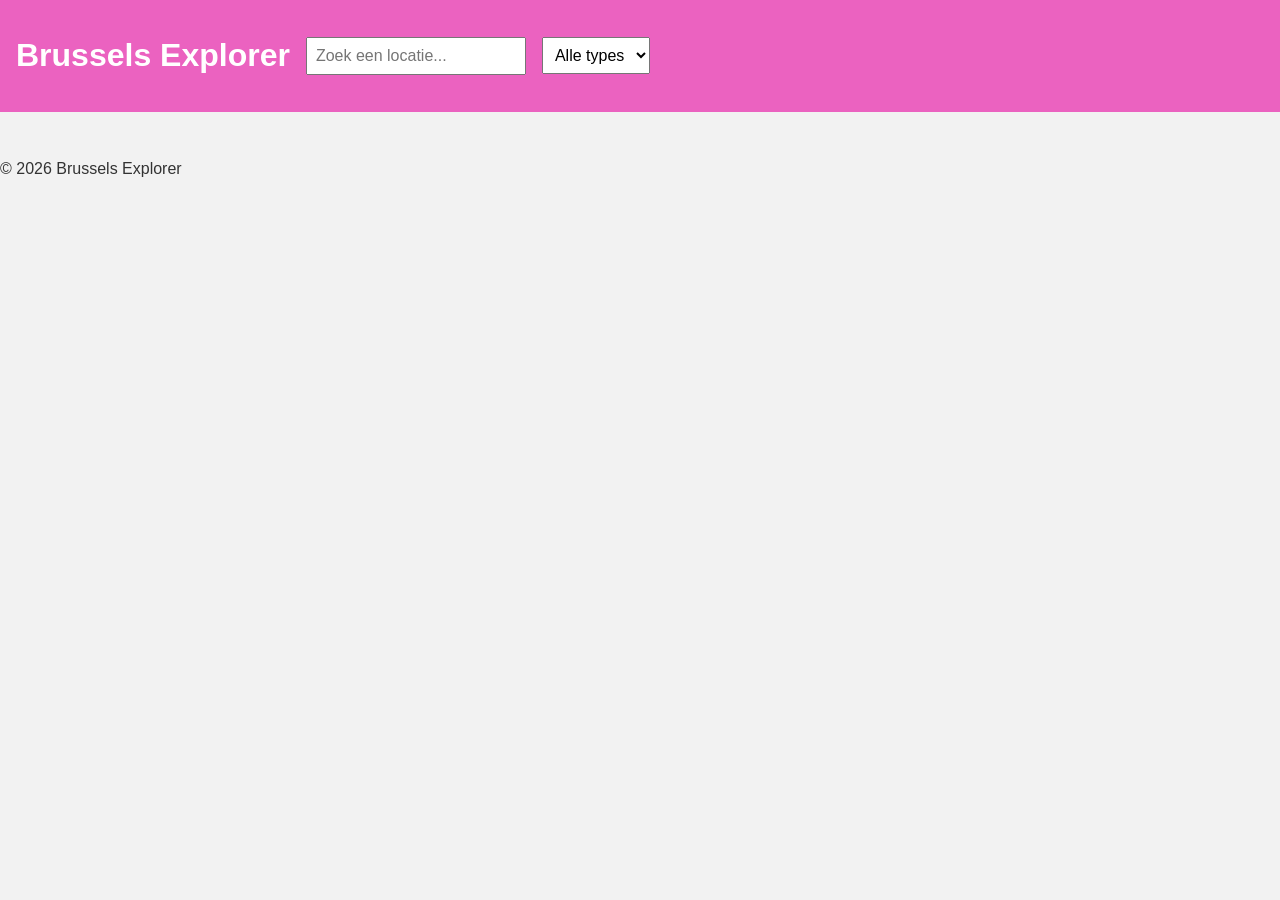
==== index.html @ 0f3bda81 "new update" ====
<!DOCTYPE html>
<html lang="nl">
<head>
    <meta charset="UTF-8">
    <meta name="viewport" content="width=device-width, initial-scale=1.0">
    <title>Brussels Explorer - Ontdek Brussel</title>
    <link rel="stylesheet" href="style.css">
</head>
<body>
    <header>
        <h1>Brussels Explorer</h1>
        <input type="text" id="searchInput" placeholder="Zoek een locatie...">
        <select id="filterType">
            <option value="all">Alle types</option>
        </select>
    </header>
    <main>
        <section id="locationsContainer" class="locations-grid"></section>
    </main>
    <footer>
        <p>&copy; 2026 Brussels Explorer</p>
    </footer>
    <script src="script.js"></script>
</body>
</html>
---- style.css ----
/* Basis styling */
body {
    font-family: Arial, sans-serif;
    margin: 0;
    padding: 0;
    background: #f2f2f2;
    color: #333;
}

header {
    background-color: #eb62c0;
    color: #fff;
    padding: 1rem;
    display: flex;
    flex-wrap: wrap;
    align-items: center;
    gap: 1rem;
}

header input, header select {
    padding: 0.5rem;
    font-size: 1rem;
}

.locations-grid {
    display: grid;
    grid-template-columns: repeat(auto-fit, minmax(250px, 1fr));
    gap: 1rem;
    padding: 1rem;
}

.location-card {
    background: #fff;
    border-radius: 8px;
    padding: 1rem;
    box-shadow: 0 0 5px rgba(0,0,0,0.1);
    display: flex;
    flex-direction: column;
}

.location-card h3 {
    margin-top: 0;
}

.location-card button {
    margin-top: auto;
    padding: 0.5rem;
    background-color: #003366;
    color: #fff;
    border: none;
    border-radius: 4px;
    cursor: pointer;
}

.location-card button:hover {
    background-color: #0055a5;
}
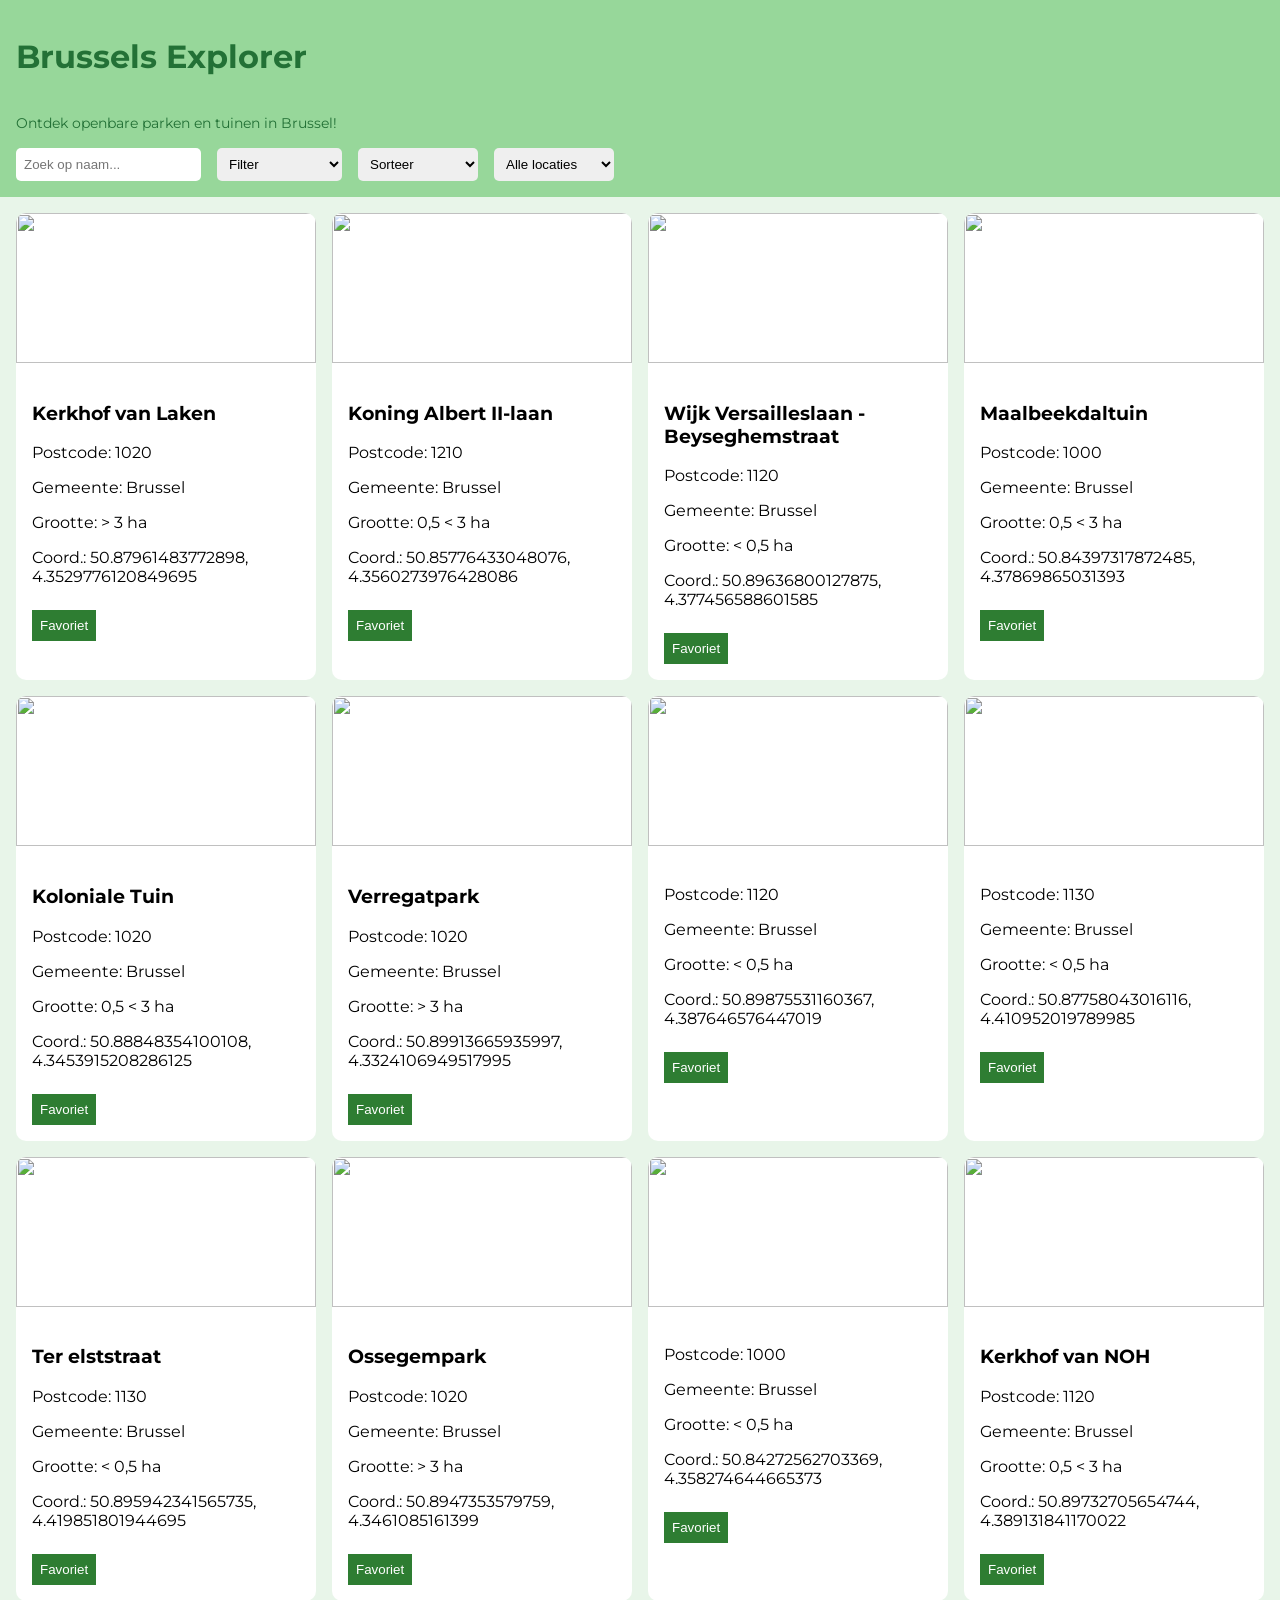
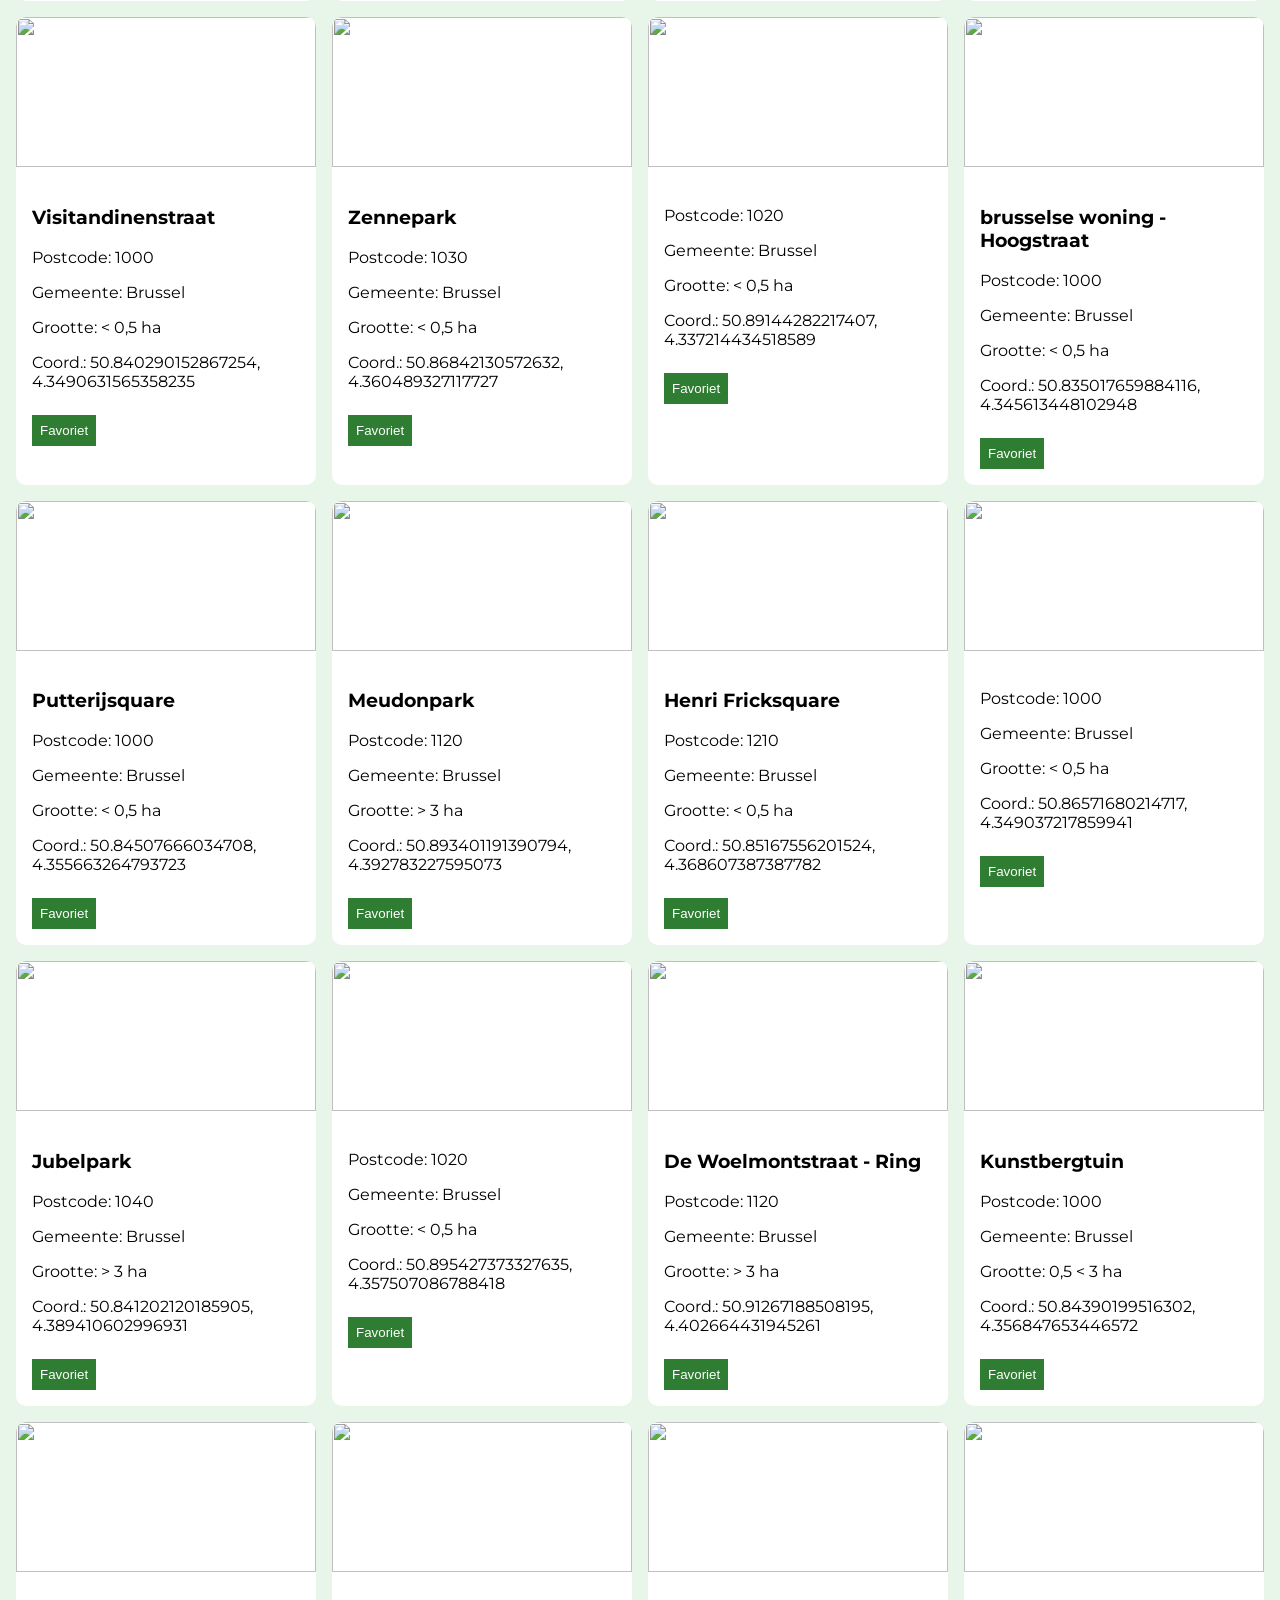
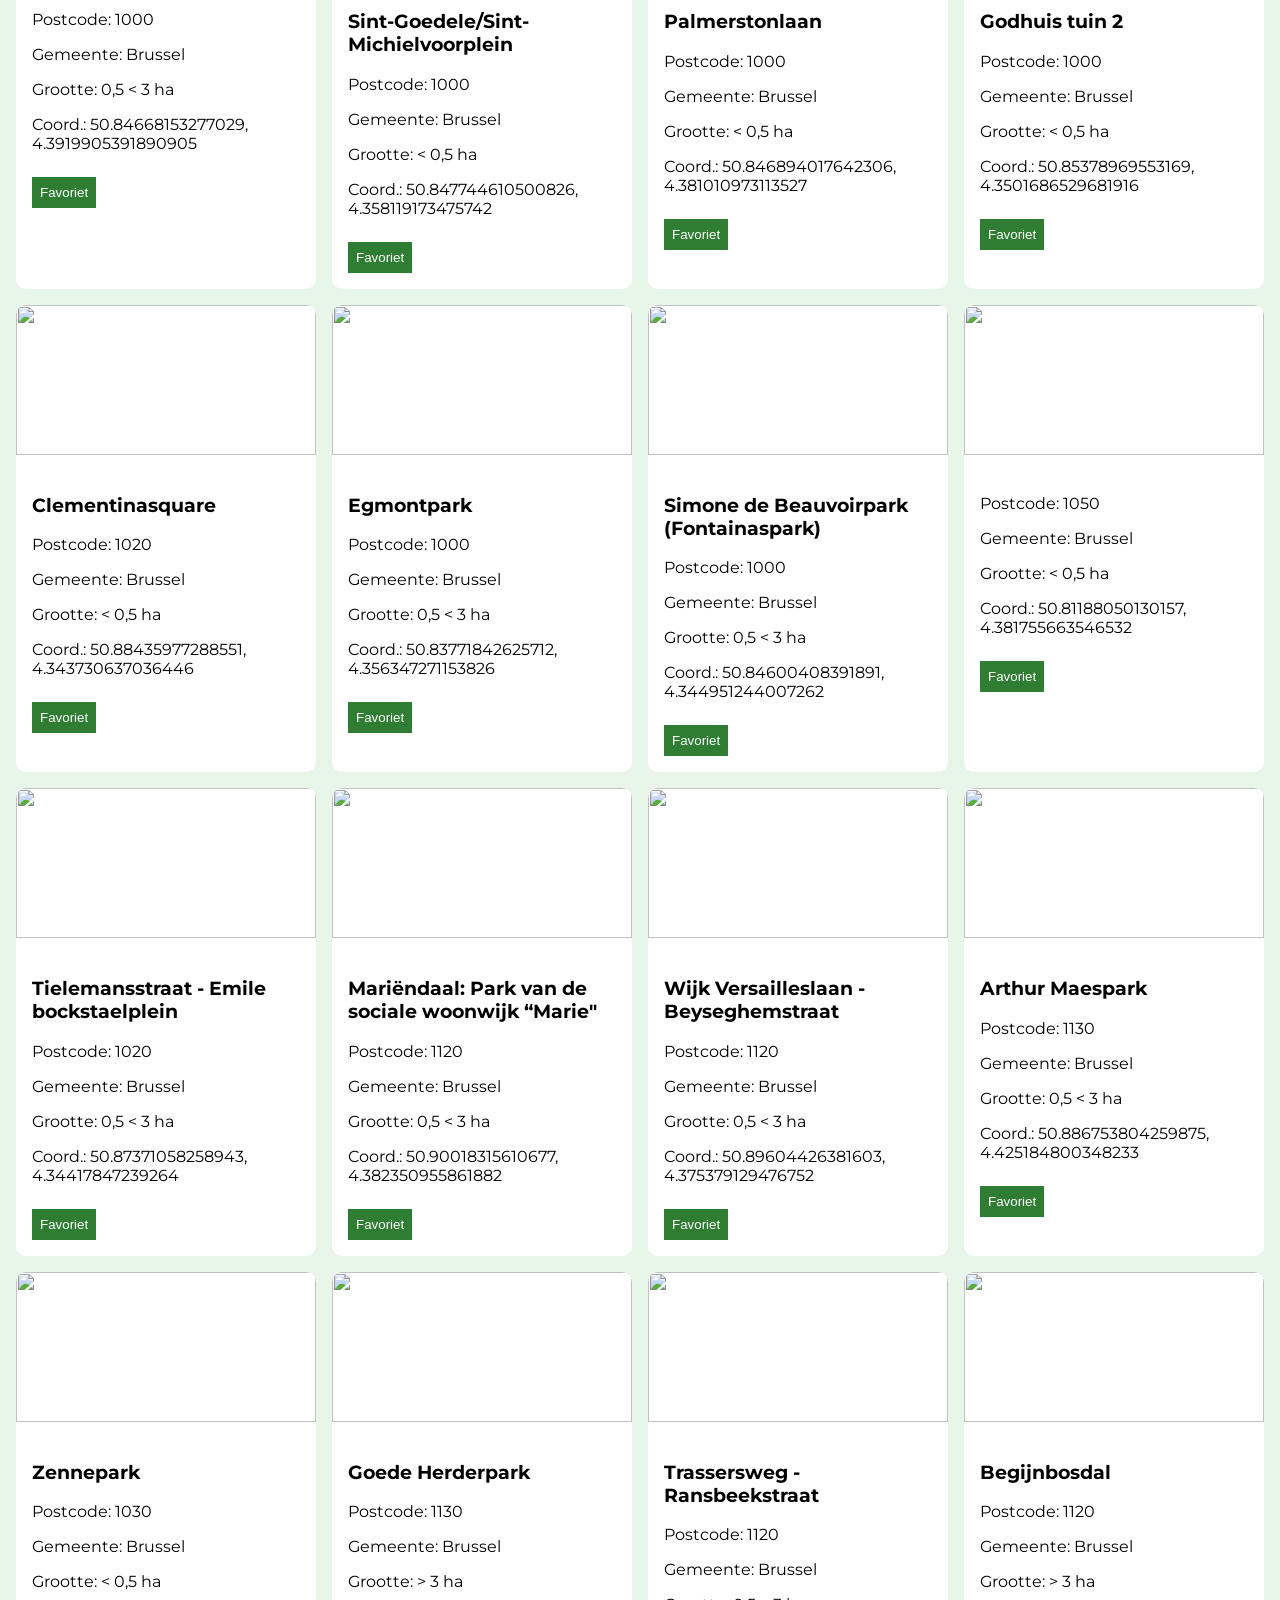
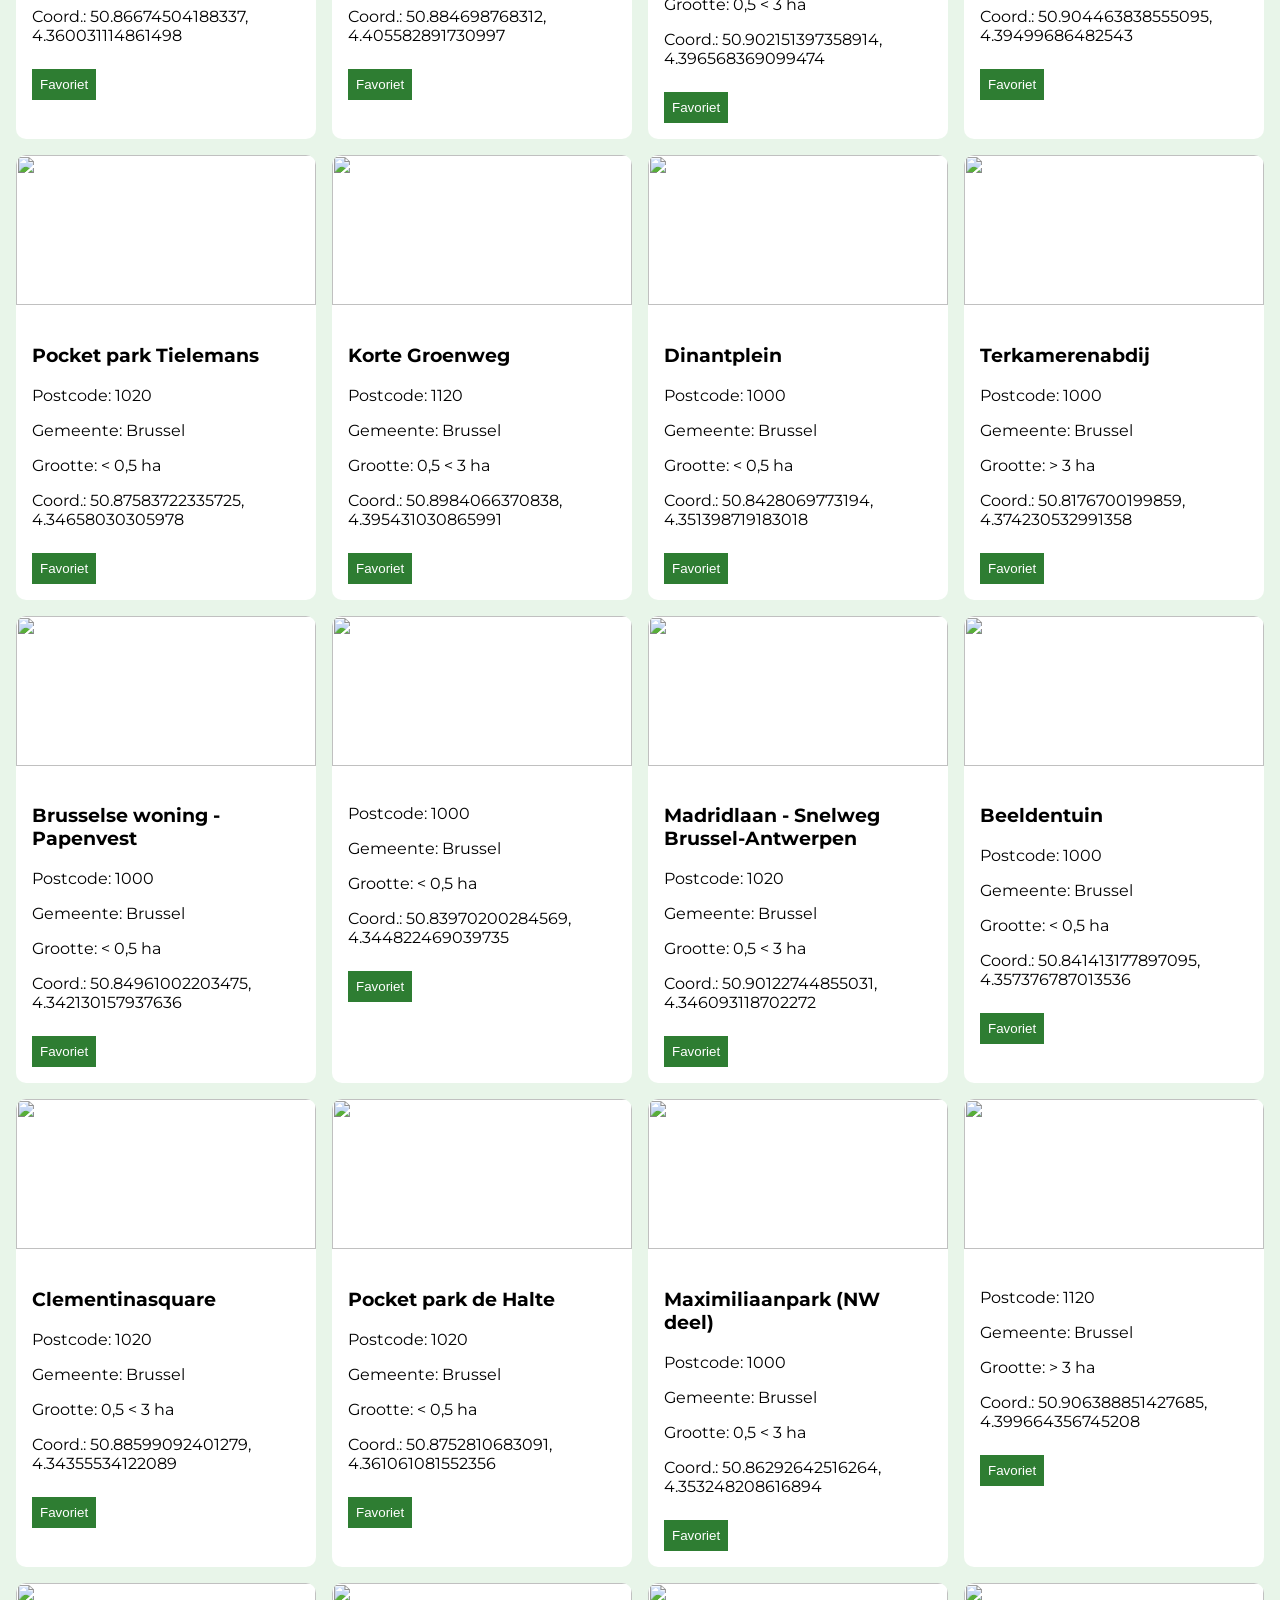
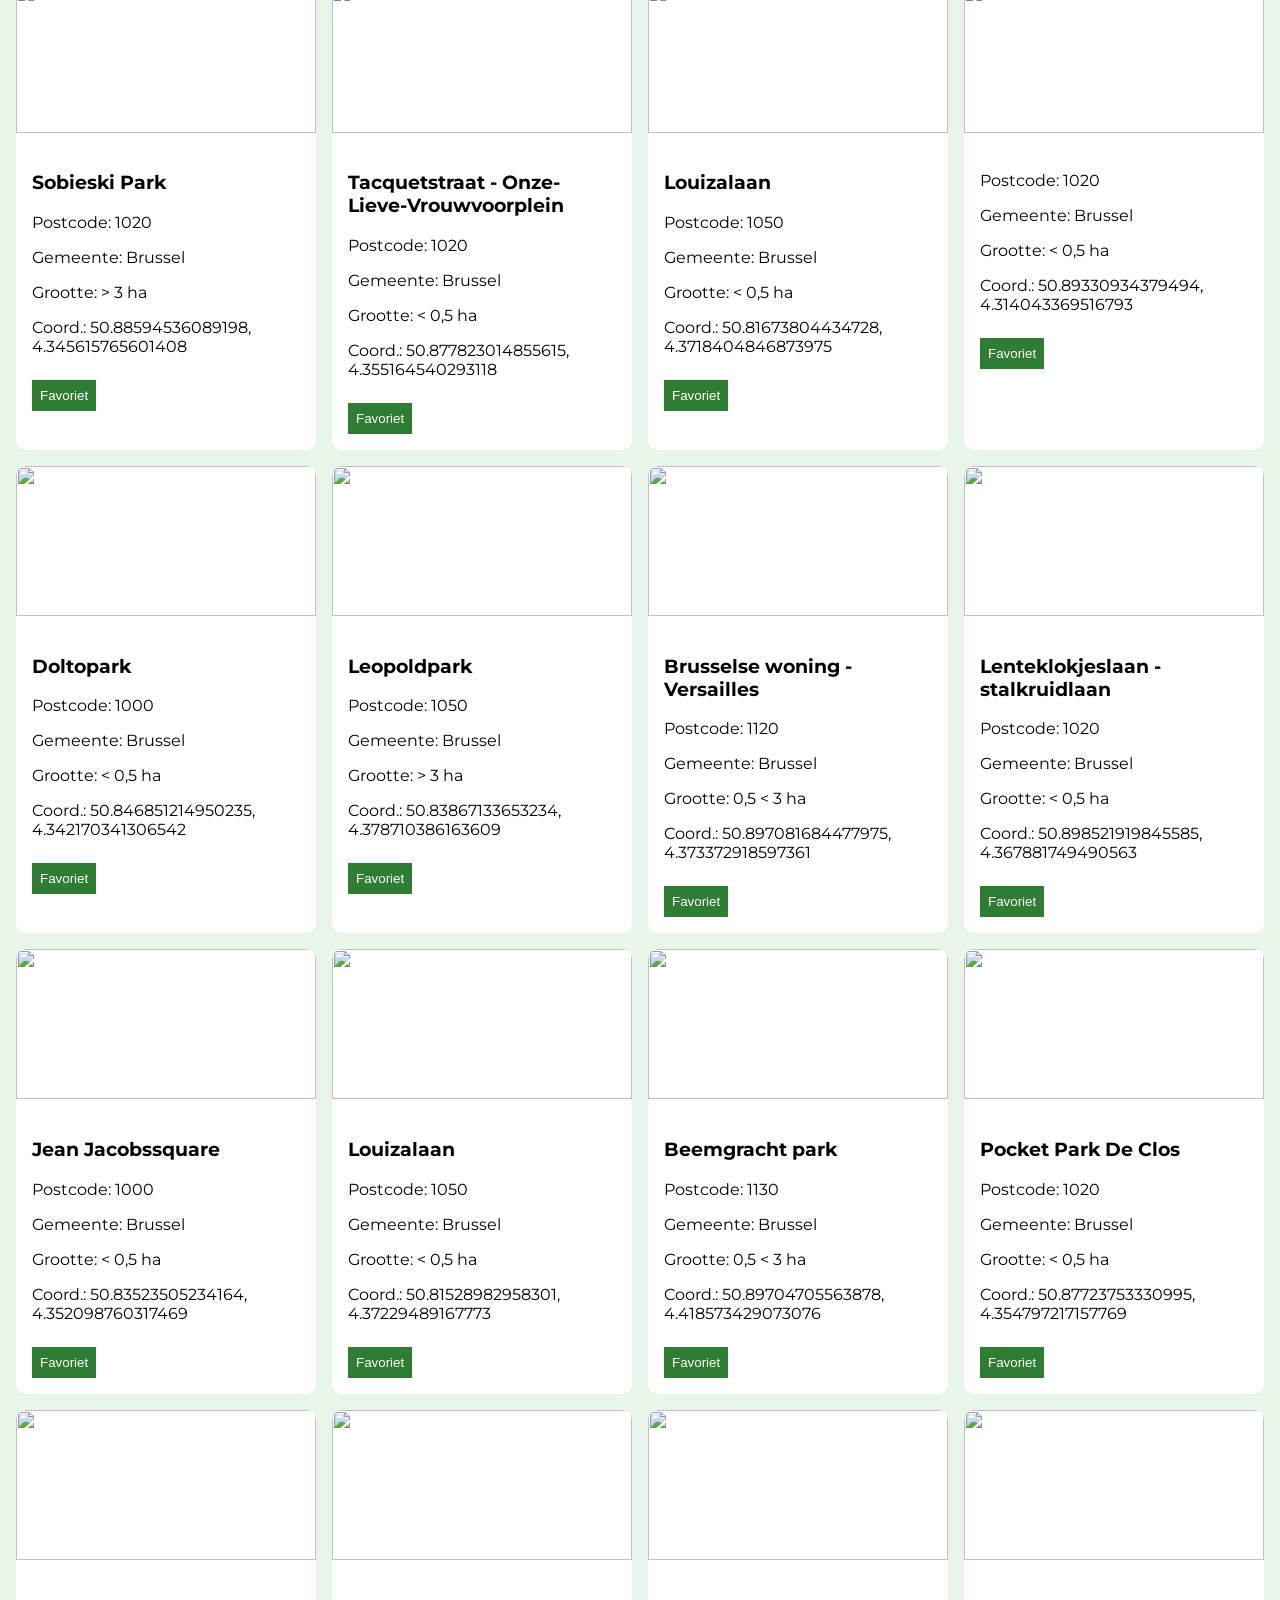
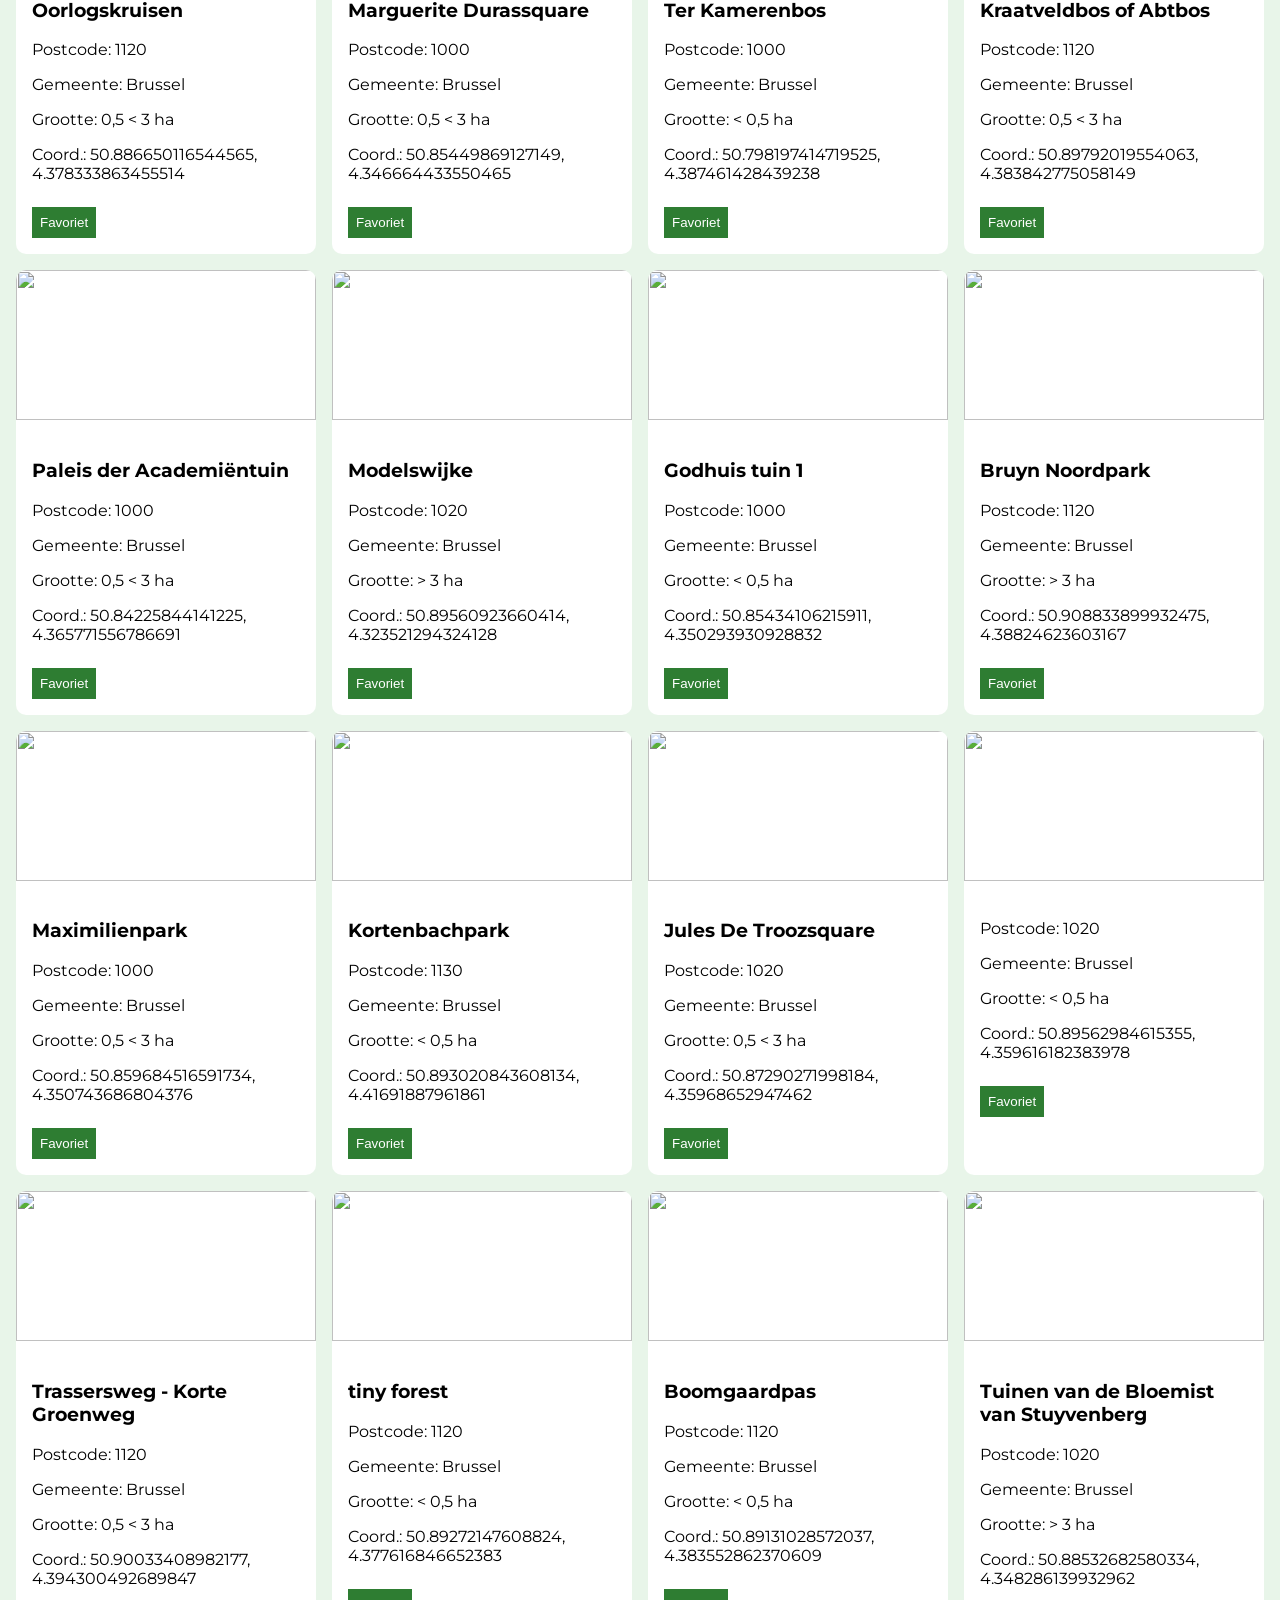
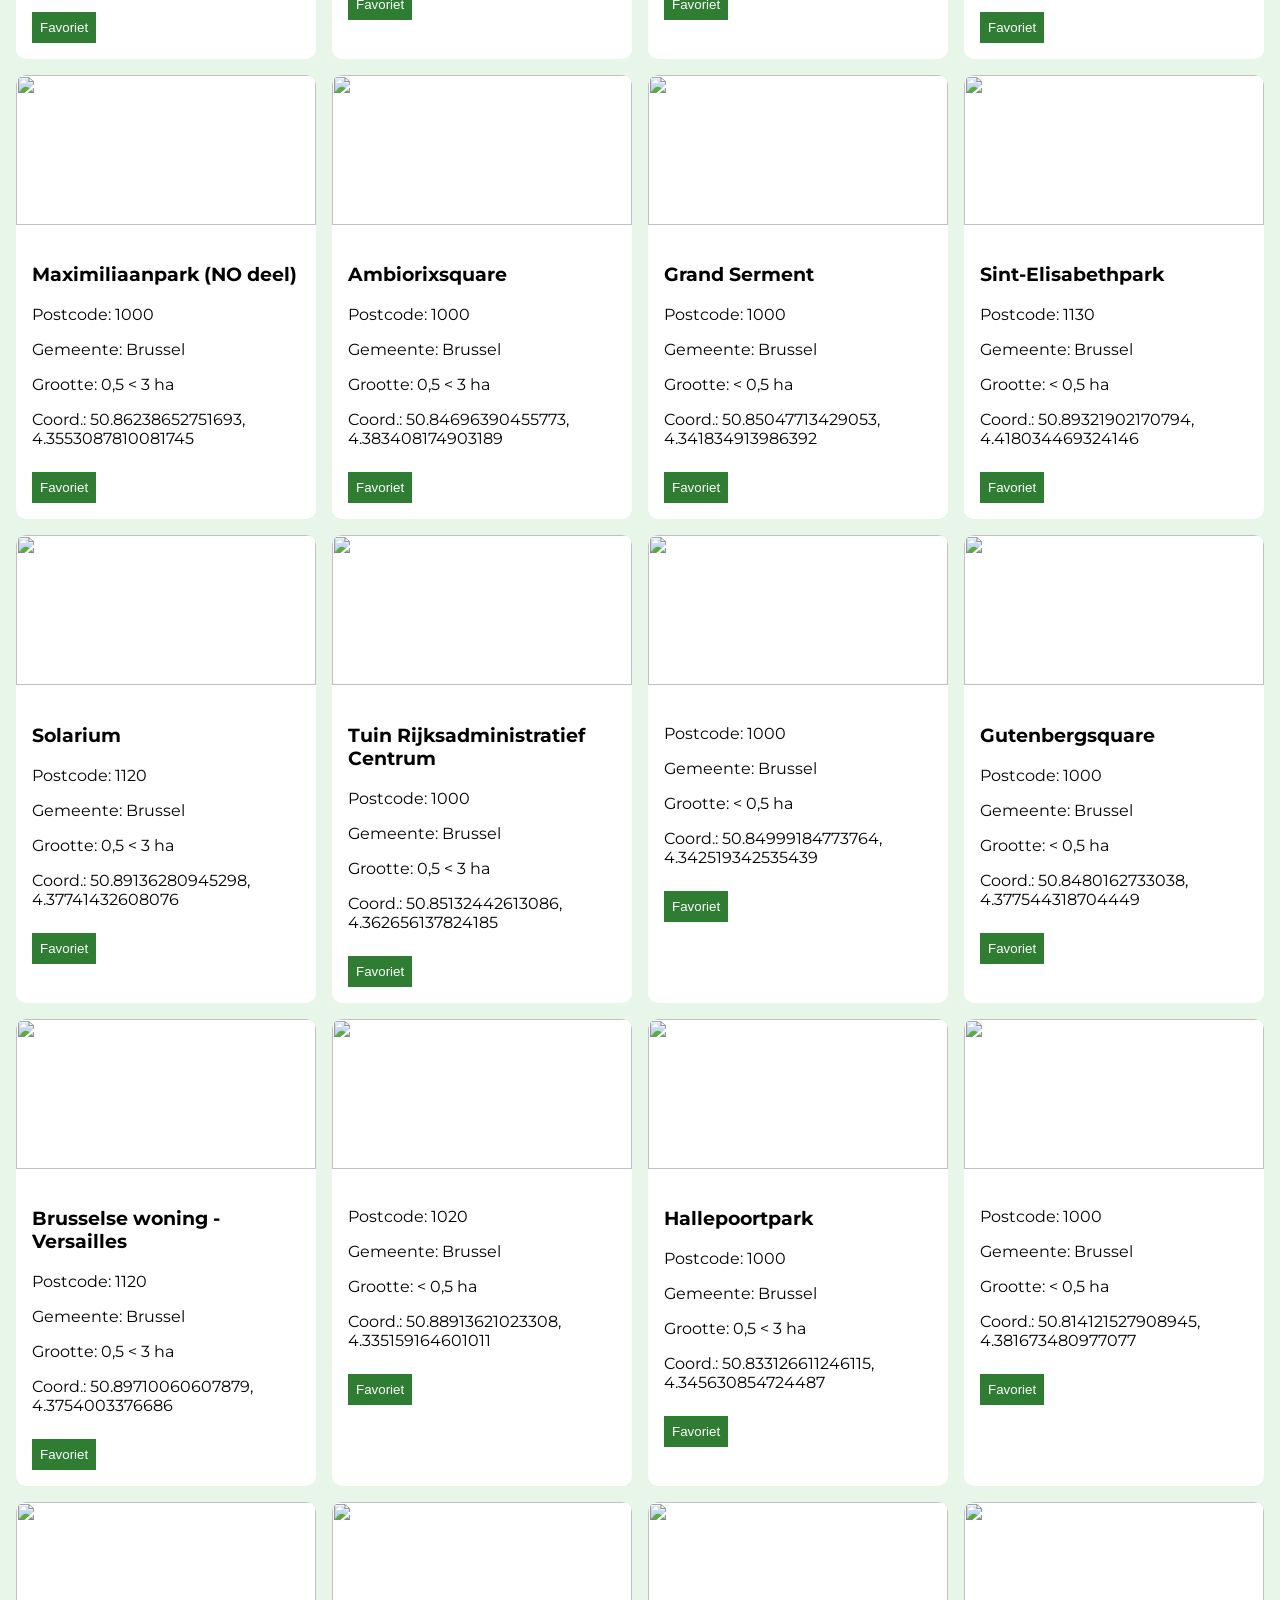
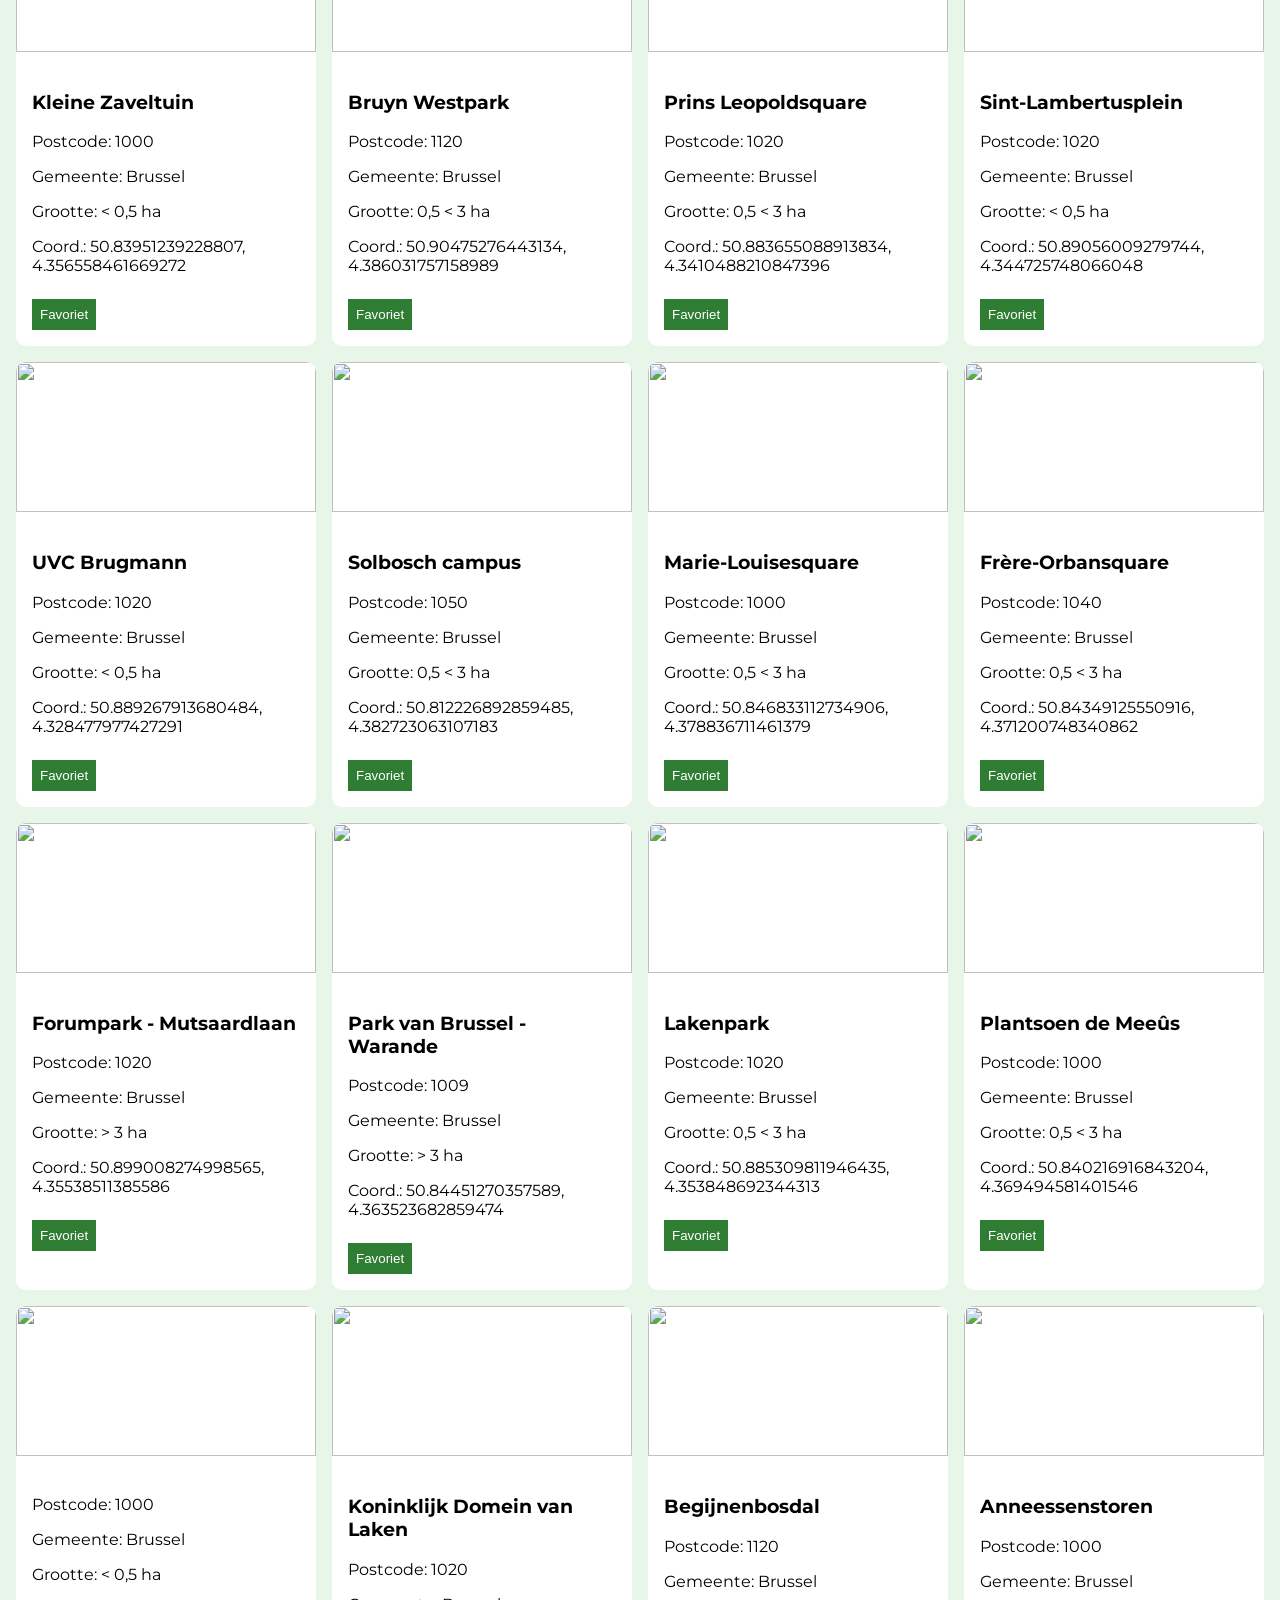
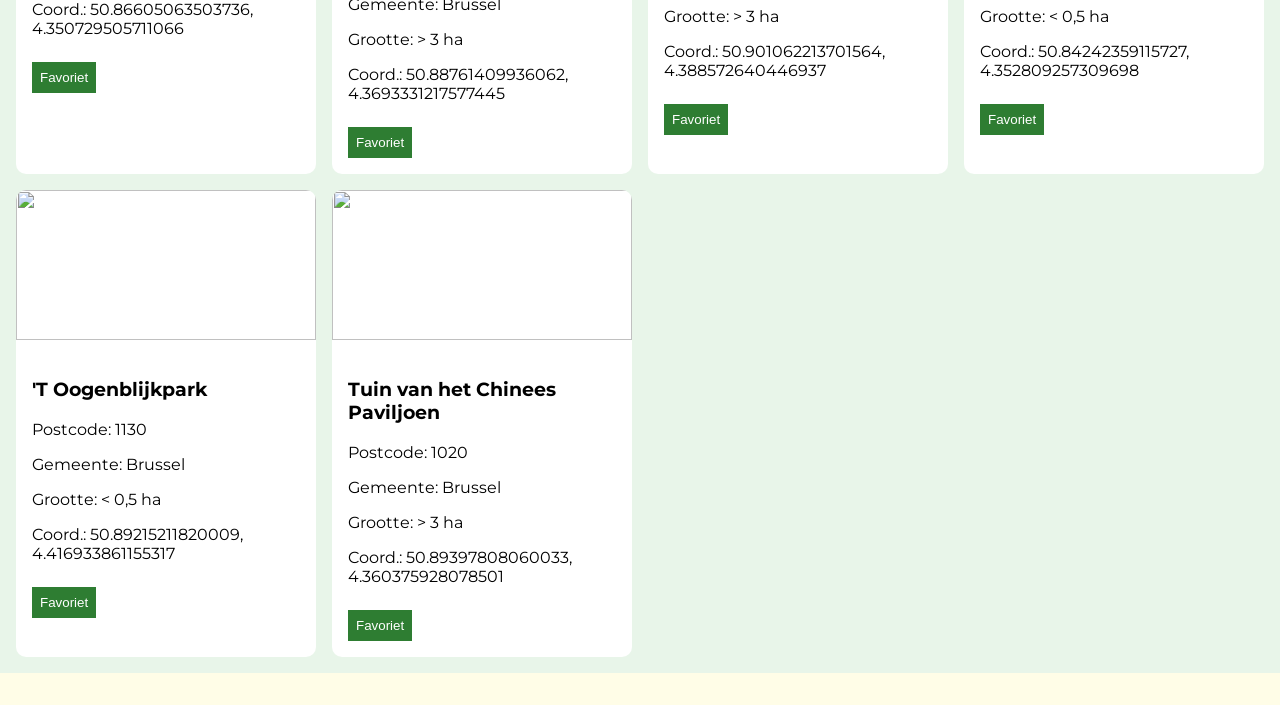
==== commit d8c03606: "update" ====
--- a/index.html
+++ b/index.html
@@ -1,25 +1,50 @@
 <!DOCTYPE html>
 <html lang="nl">
+
 <head>
     <meta charset="UTF-8">
     <meta name="viewport" content="width=device-width, initial-scale=1.0">
-    <title>Brussels Explorer - Ontdek Brussel</title>
+    <title>Brussels Explorer</title>
+    <link href="https://fonts.googleapis.com/css2?family=Montserrat&display=swap" rel="stylesheet">
+
     <link rel="stylesheet" href="style.css">
 </head>
+
 <body>
-    <header>
-        <h1>Brussels Explorer</h1>
-        <input type="text" id="searchInput" placeholder="Zoek een locatie...">
-        <select id="filterType">
-            <option value="all">Alle types</option>
-        </select>
-    </header>
-    <main>
-        <section id="locationsContainer" class="locations-grid"></section>
-    </main>
-    <footer>
-        <p>&copy; 2026 Brussels Explorer</p>
-    </footer>
-    <script src="script.js"></script>
+
+<header>
+    <h1>Brussels Explorer</h1>
+    <p class="subtitle">Ontdek openbare parken en tuinen in Brussel!</p>
+
+    <!-- zoek -->
+    <input type="text" id="zoekInput" placeholder="Zoek op naam...">
+
+    <!-- filter -->
+    <select id="filterOpties">
+        <option value="alles">Filter</option>
+    </select>
+
+    <!-- sorteer -->
+    <select id="sorteerOpties">
+        <option value="none">Sorteer</option>
+        <option value="alfabet">Alfabetisch</option>
+        <option value="klein">Klein → Groot</option>
+        <option value="groot">Groot → Klein</option>
+    </select>
+
+    <!-- weergave -->
+    <select id="weergave">
+        <option value="alles">Alle locaties</option>
+        <option value="favorieten">⭐ Favorieten</option>
+    </select>
+</header>
+
+<main>
+    <section id="kaartenContainer"></section>
+</main>
+
+<section id="favorietenContainer"></section>
+
+<script src="script.js"></script>
 </body>
 </html>
--- a/style.css
+++ b/style.css
@@ -1,57 +1,67 @@
-/* Basis styling */
 body {
-    font-family: Arial, sans-serif;
+    font-family: 'Montserrat', sans-serif; /* font */
     margin: 0;
-    padding: 0;
-    background: #f2f2f2;
-    color: #333;
+    background: #e8f5e9; /* groen */
 }
 
 header {
-    background-color: #eb62c0;
-    color: #fff;
+    background: #97d79a; /* kleur */
+    color: hsl(135, 53%, 29%);
     padding: 1rem;
     display: flex;
     flex-wrap: wrap;
-    align-items: center;
     gap: 1rem;
 }
 
-header input, header select {
-    padding: 0.5rem;
-    font-size: 1rem;
+.subtitle {
+    width: 100%;
+    margin: 0;
+    font-size: 0.9rem;
 }
 
-.locations-grid {
+input, select {
+    padding: 0.5rem;
+    border-radius: 5px;
+    border: none;
+}
+
+#kaartenContainer {
     display: grid;
-    grid-template-columns: repeat(auto-fit, minmax(250px, 1fr));
+    grid-template-columns: repeat(auto-fit, minmax(250px, 1fr)); /* grid */
     gap: 1rem;
     padding: 1rem;
 }
 
-.location-card {
-    background: #fff;
-    border-radius: 8px;
-    padding: 1rem;
-    box-shadow: 0 0 5px rgba(0,0,0,0.1);
-    display: flex;
-    flex-direction: column;
+.kaart {
+    background: white;
+    border-radius: 10px;
+    overflow: hidden;
 }
 
-.location-card h3 {
-    margin-top: 0;
+.kaart img {
+    width: 100%;
+    height: 150px;
+    object-fit: cover;
 }
 
-.location-card button {
-    margin-top: auto;
-    padding: 0.5rem;
-    background-color: #003366;
-    color: #fff;
-    border: none;
-    border-radius: 4px;
-    cursor: pointer;
+.inhoud {
+    padding: 1rem;
 }
 
-.location-card button:hover {
-    background-color: #0055a5;
+button {
+    margin-top: 0.5rem;
+    padding: 0.5rem;
+    background: #2e7d32;
+    color: white;
+    border: none;
+}
+
+#favorietenContainer {
+    background: #fffde7;
+    padding: 1rem;
+}
+
+.favItem {
+    display: flex;
+    justify-content: space-between;
 }
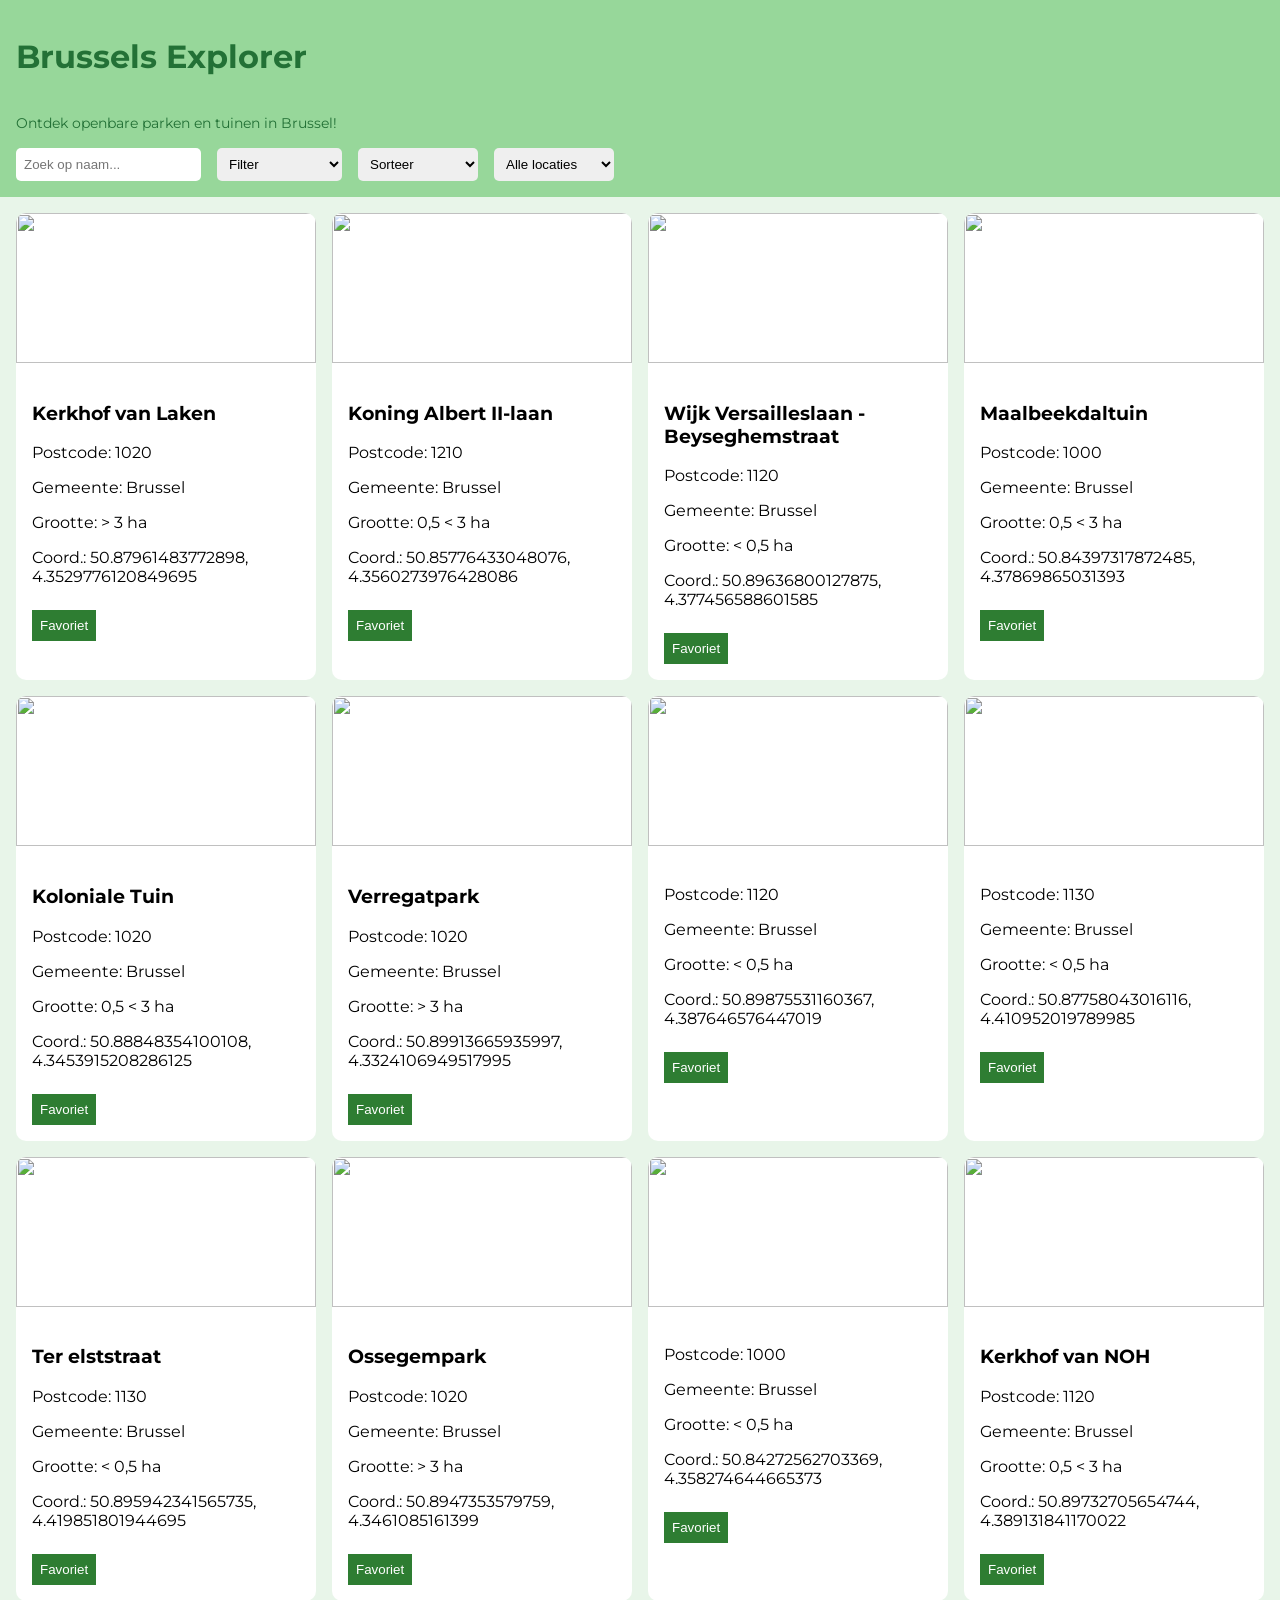
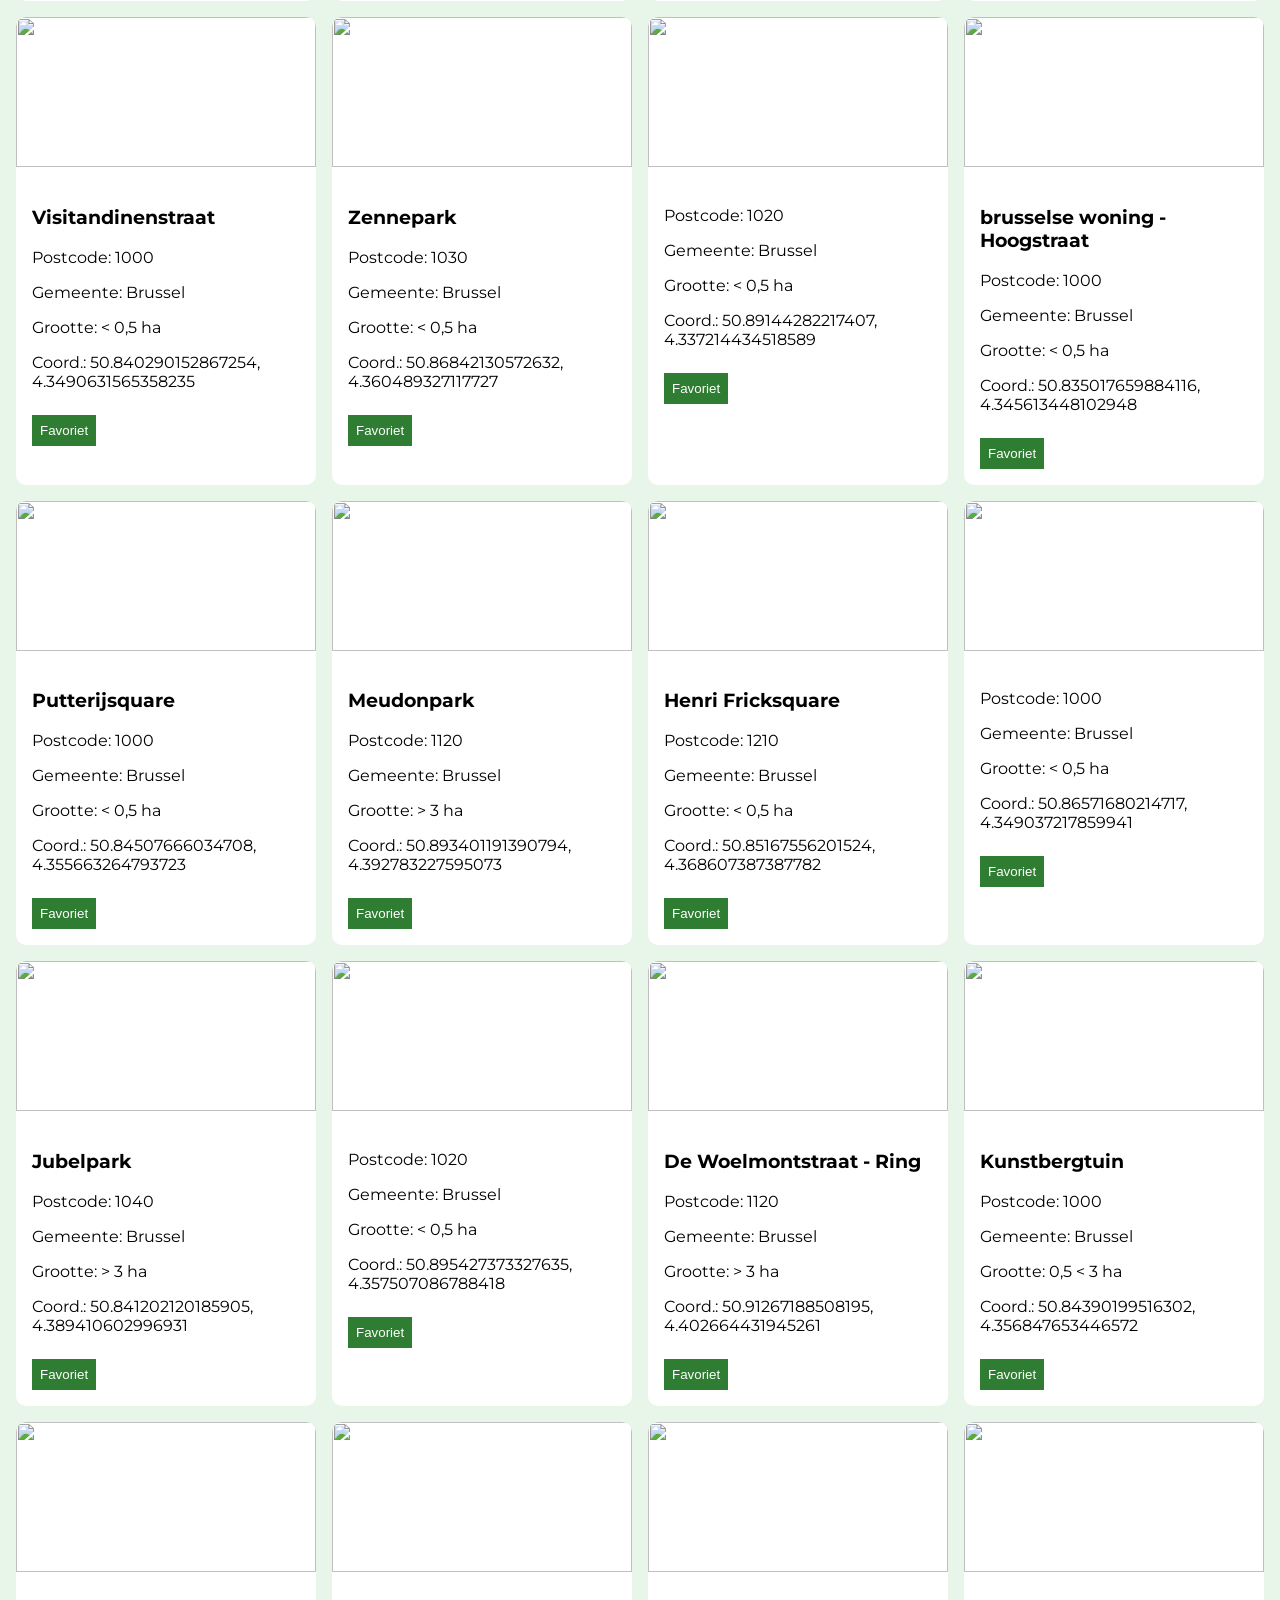
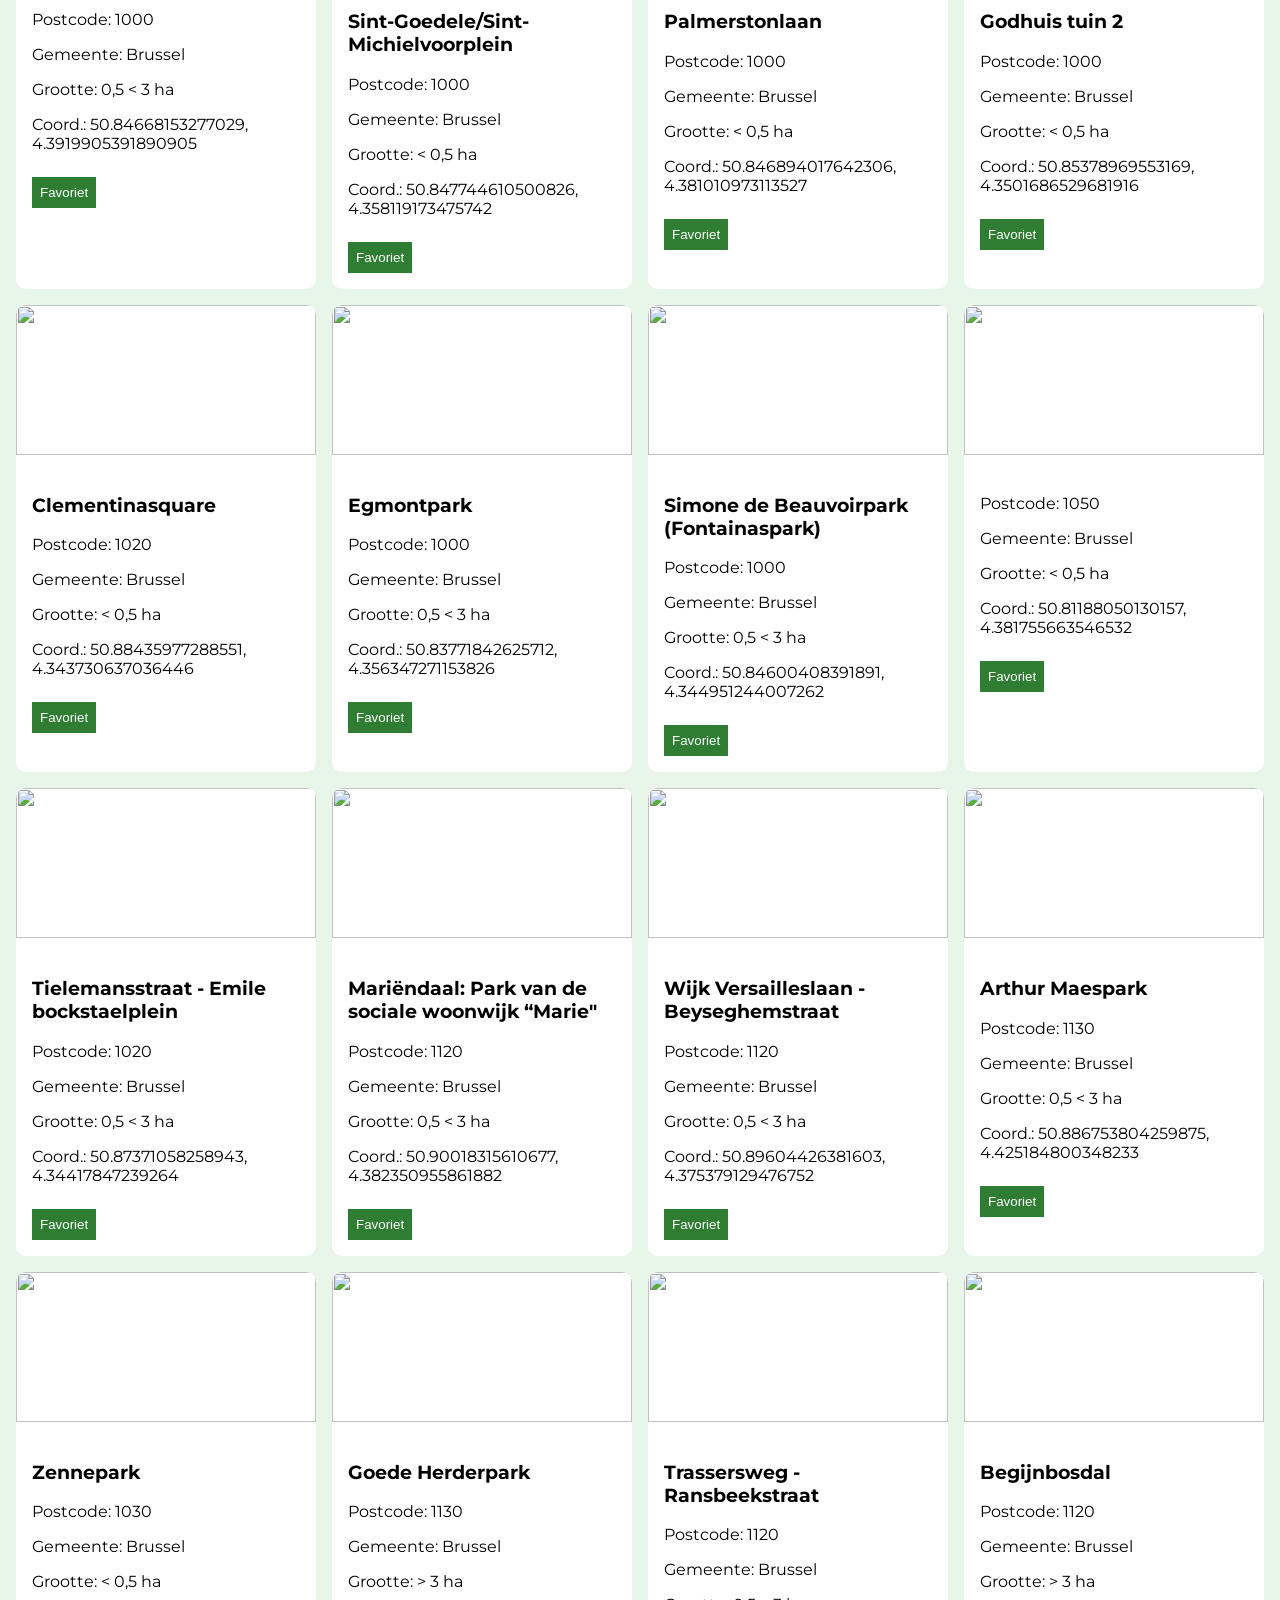
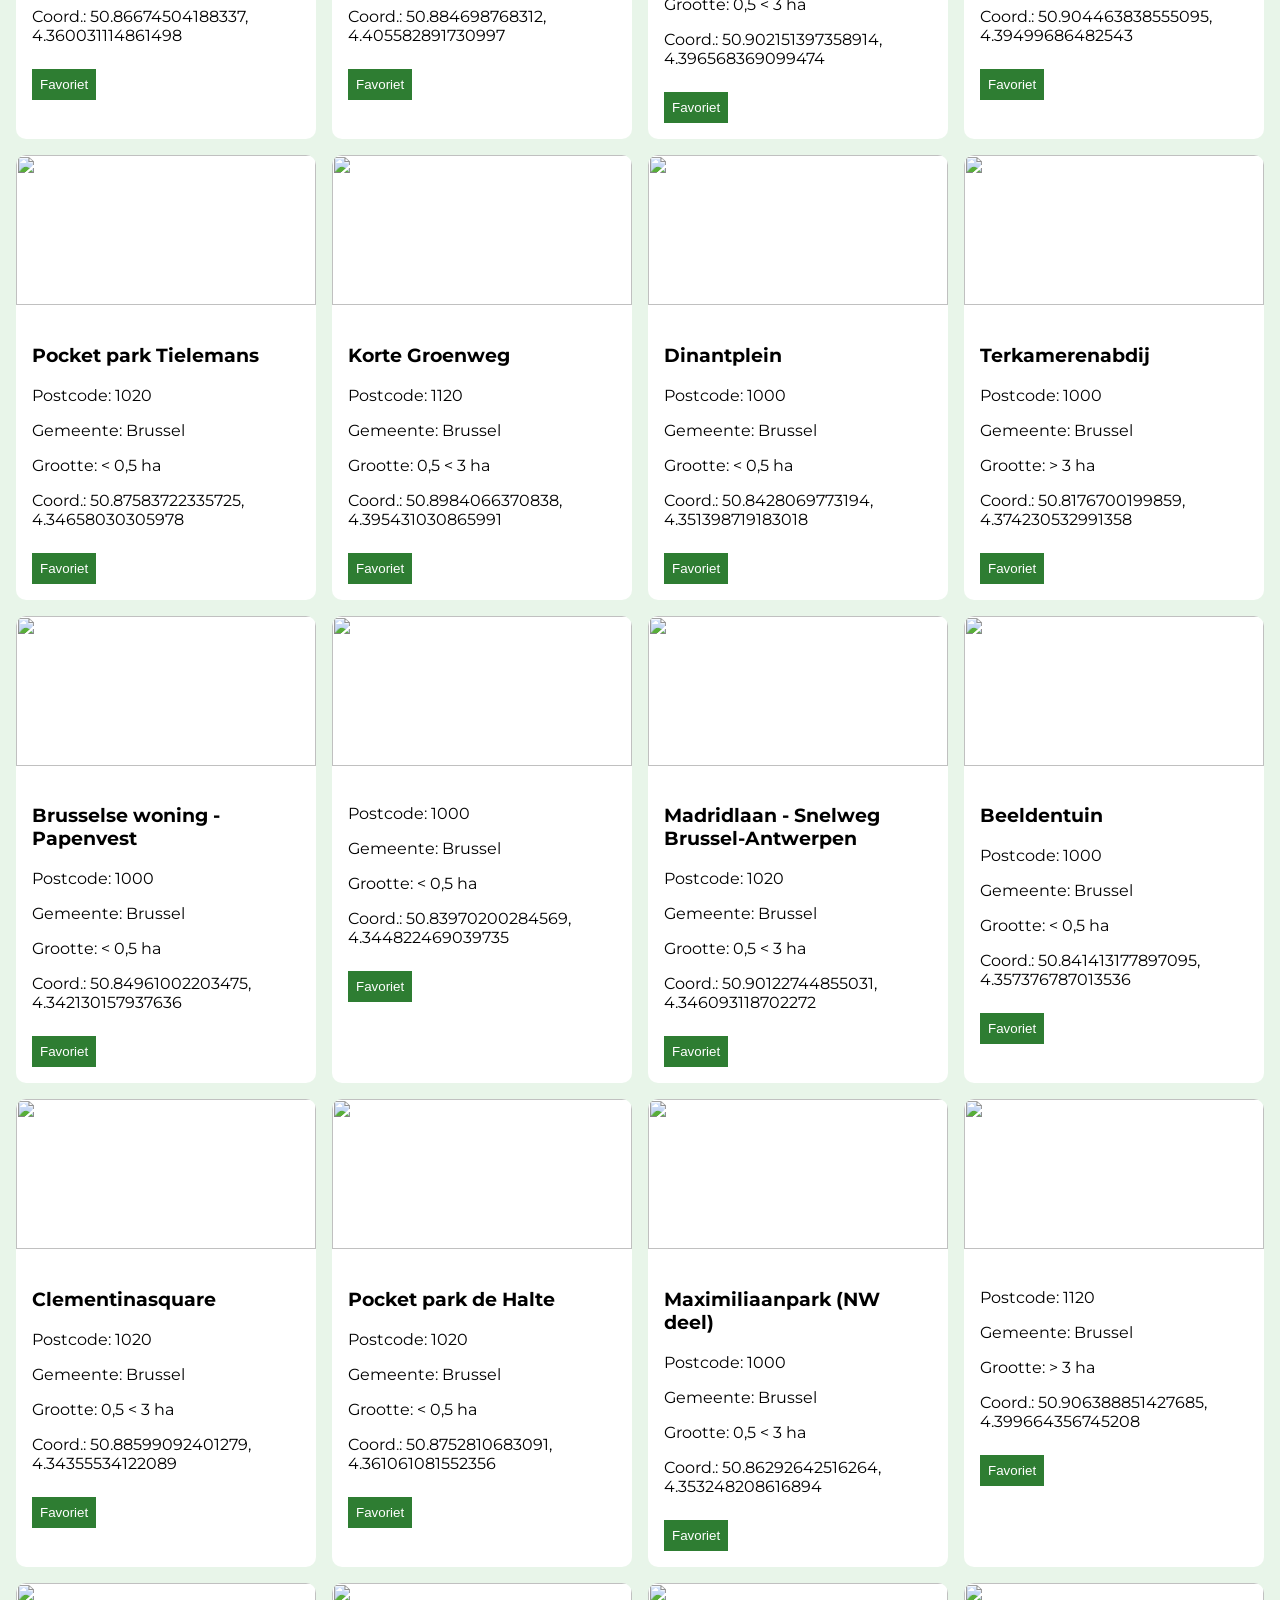
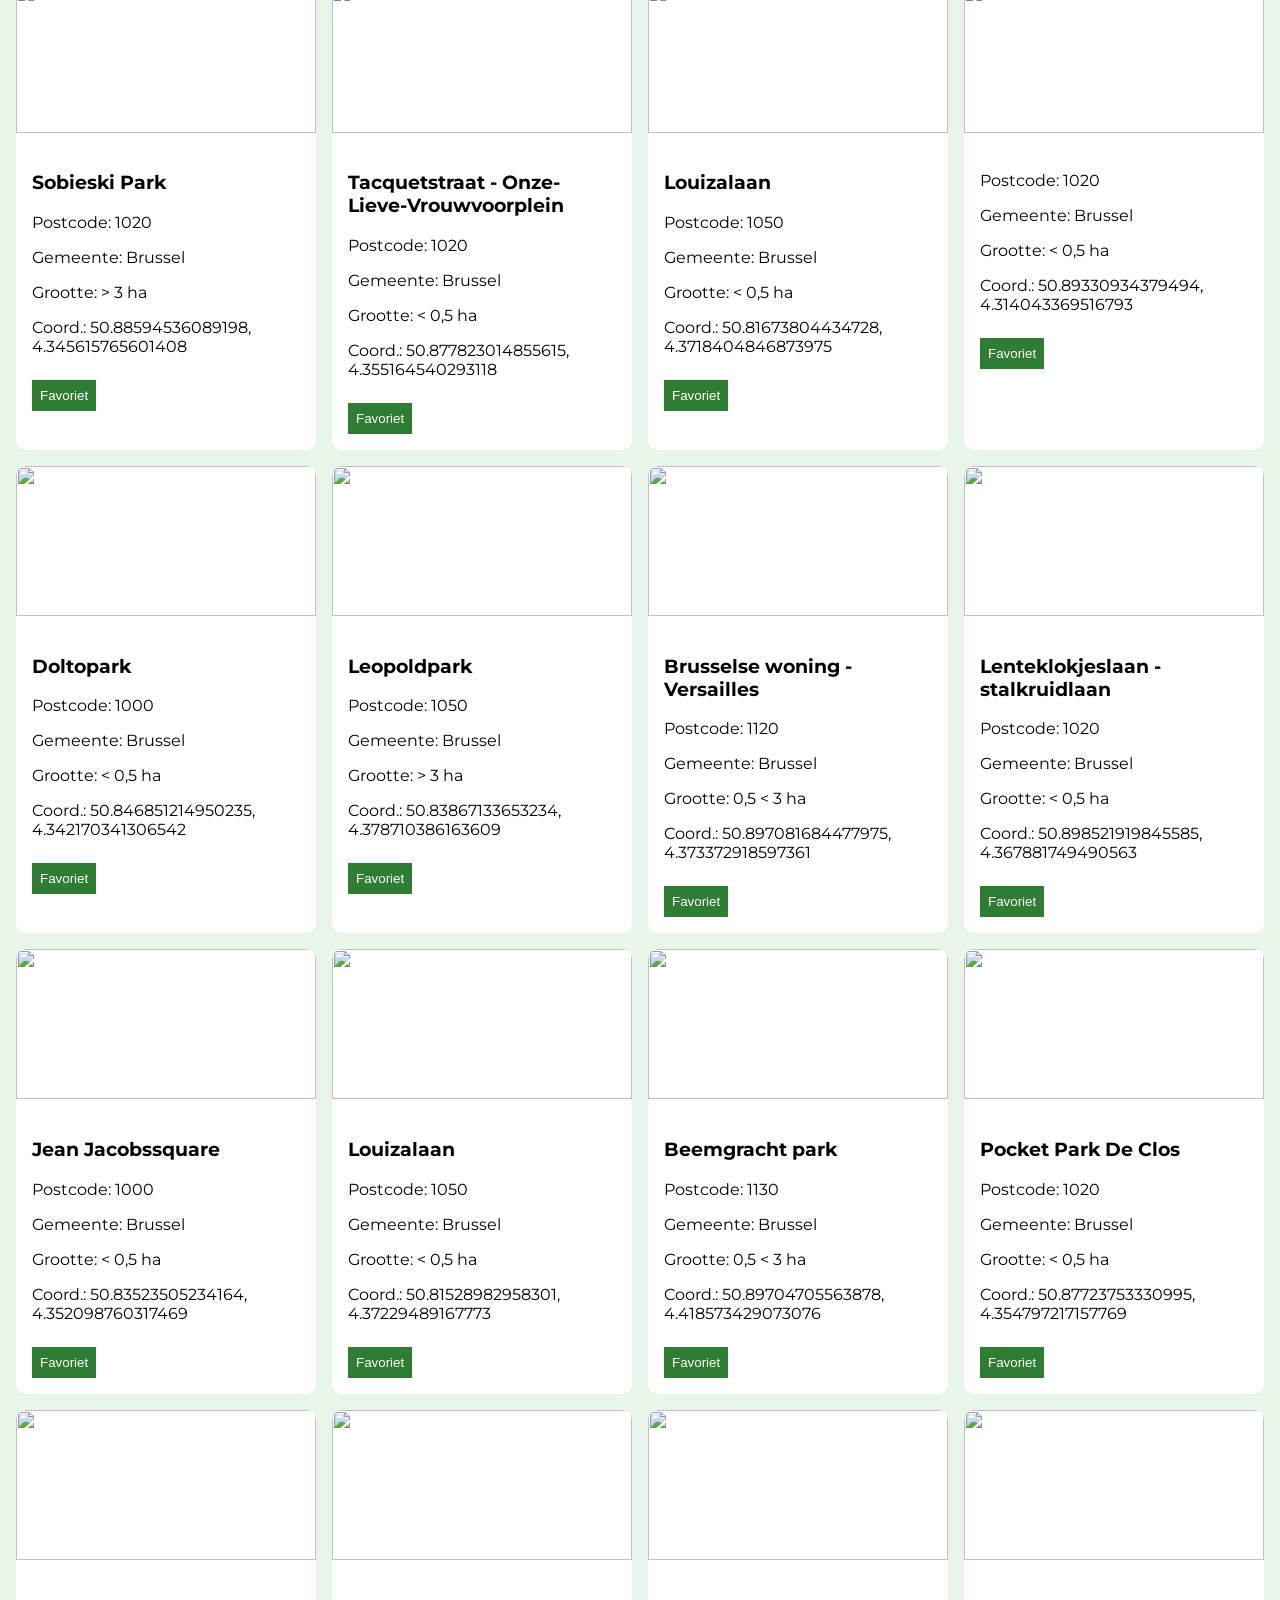
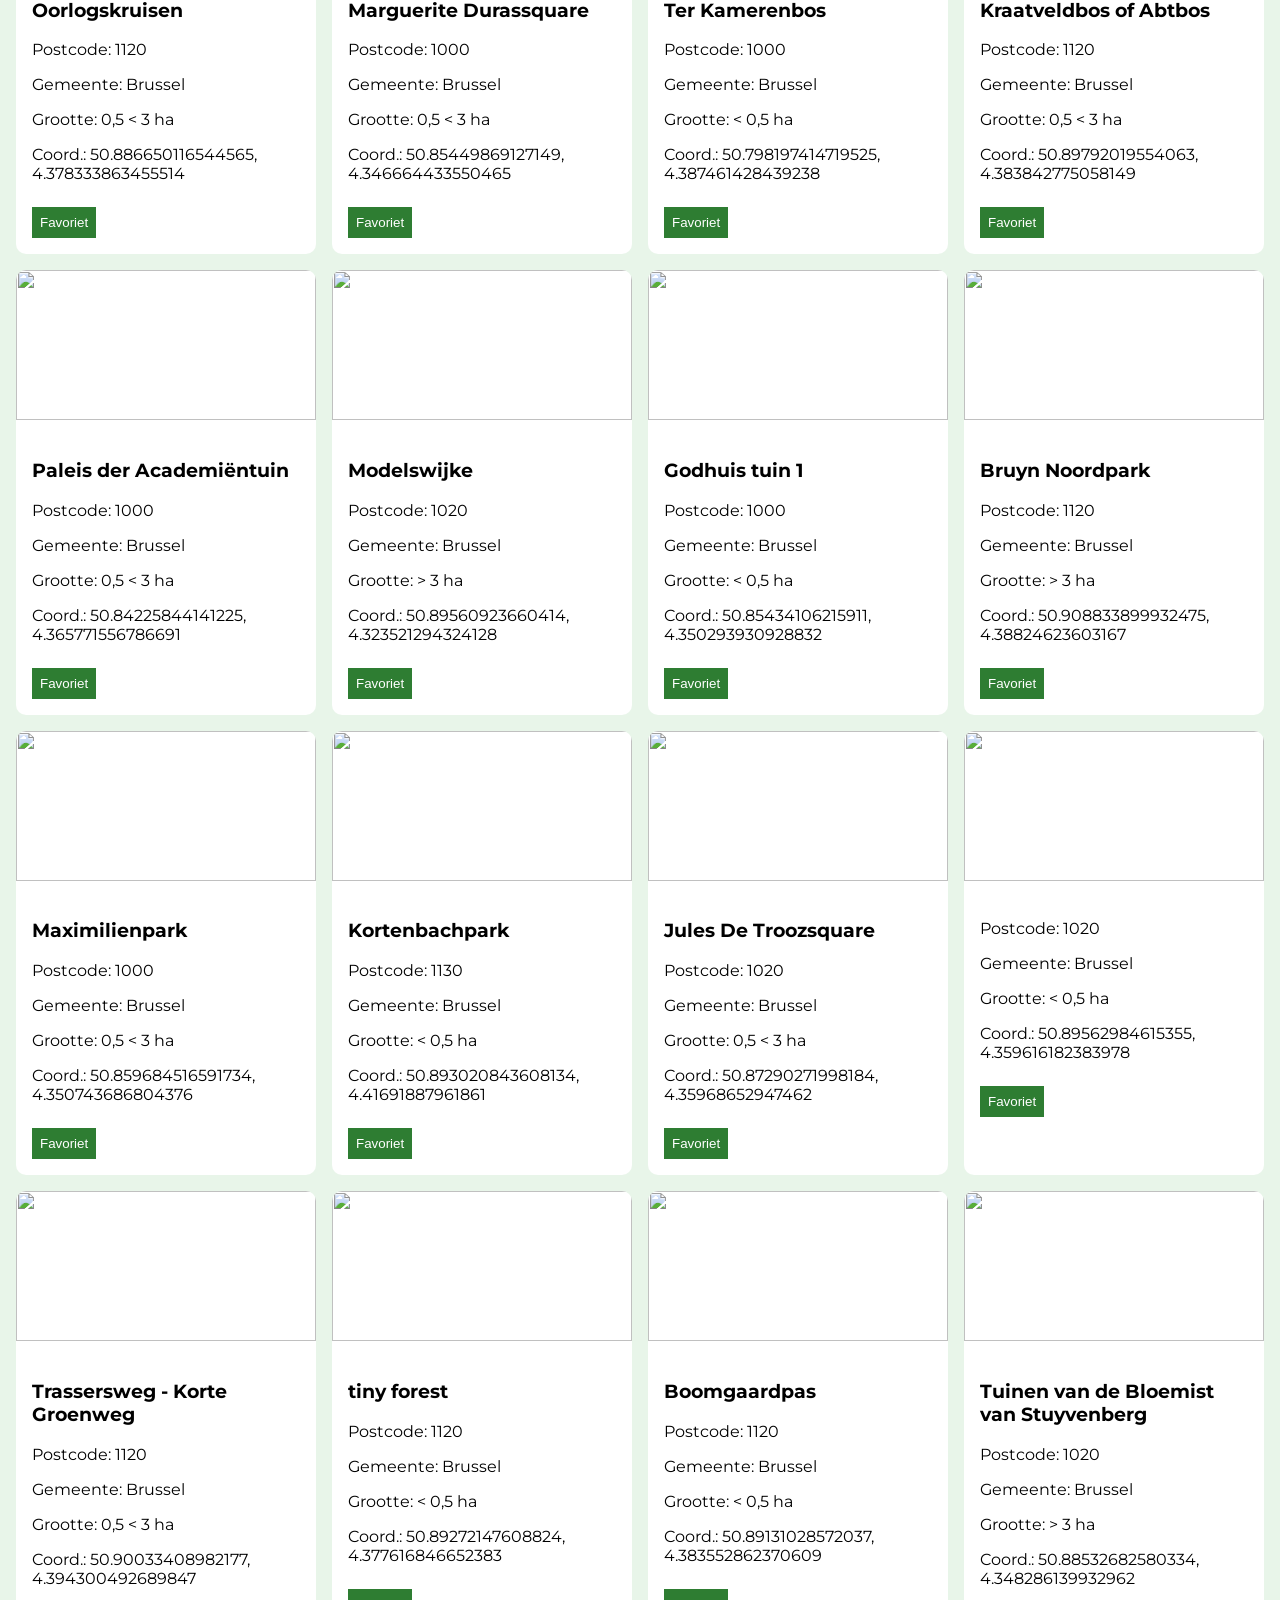
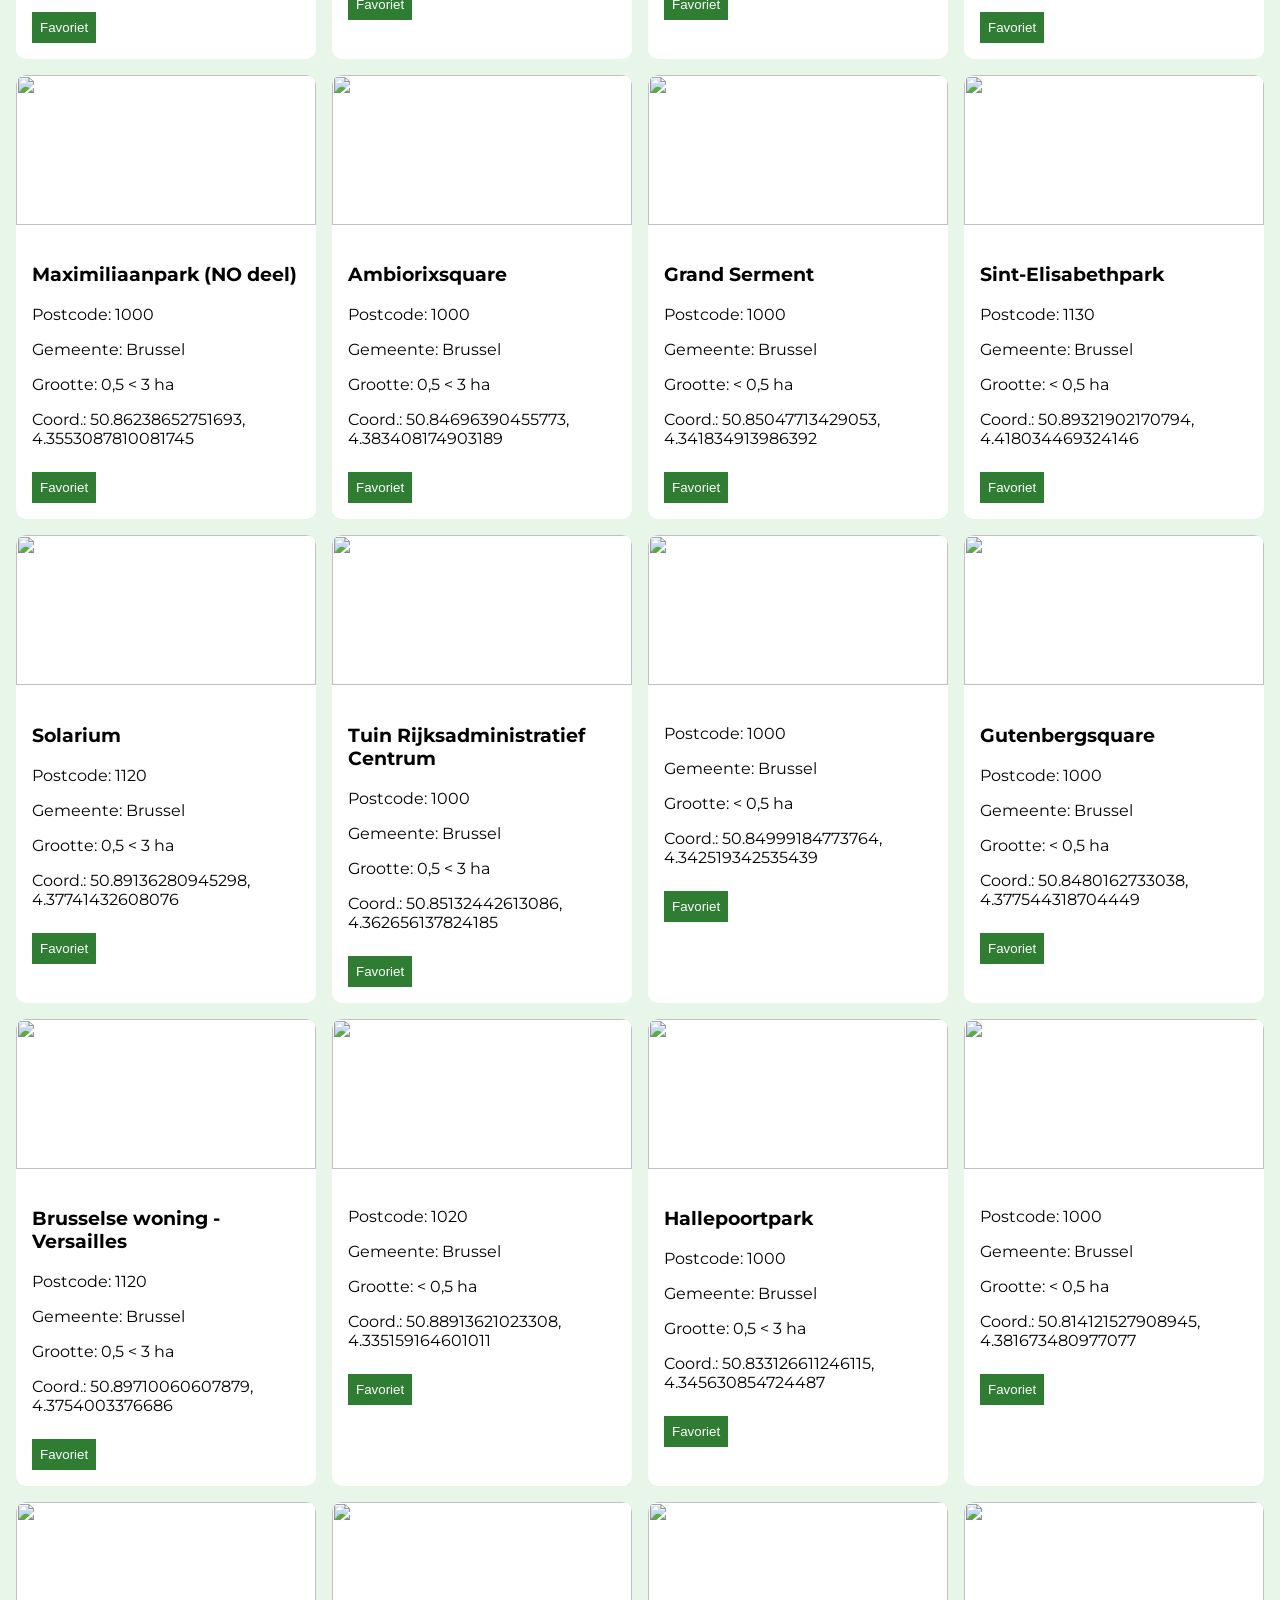
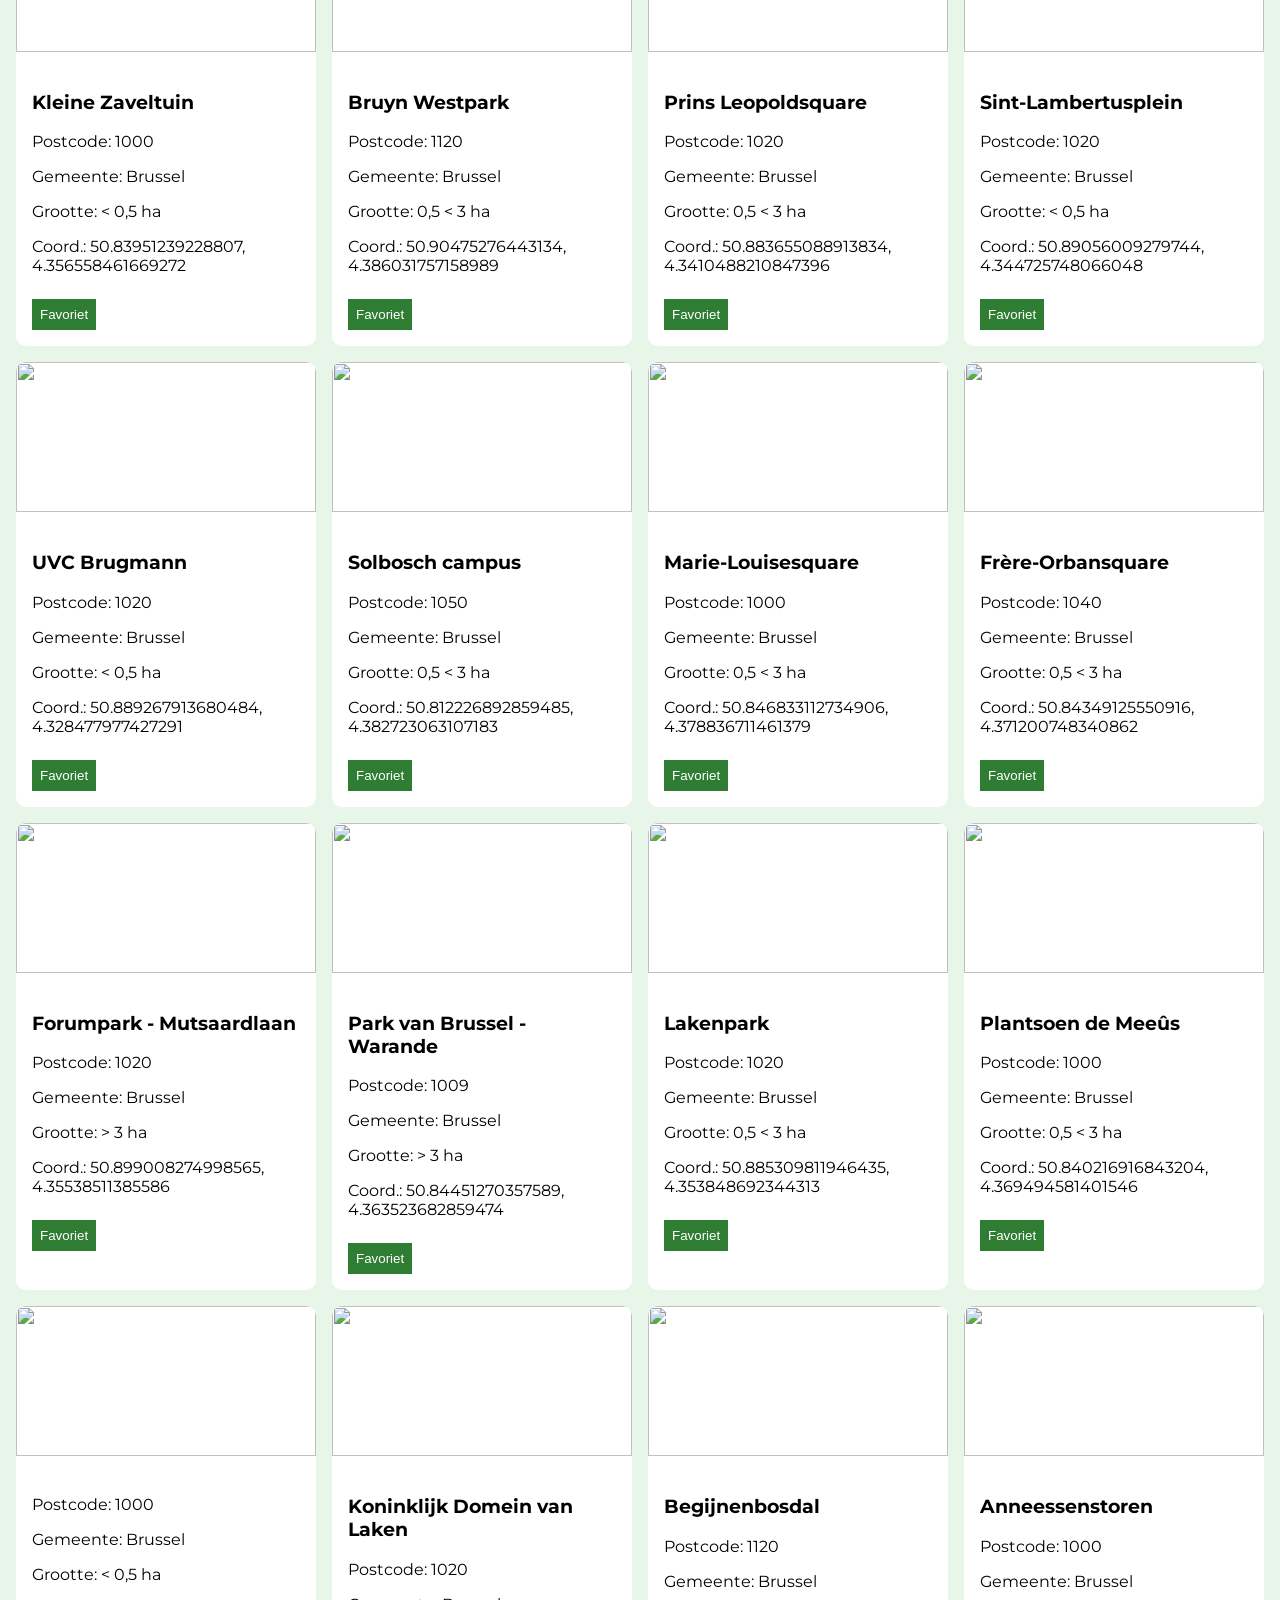
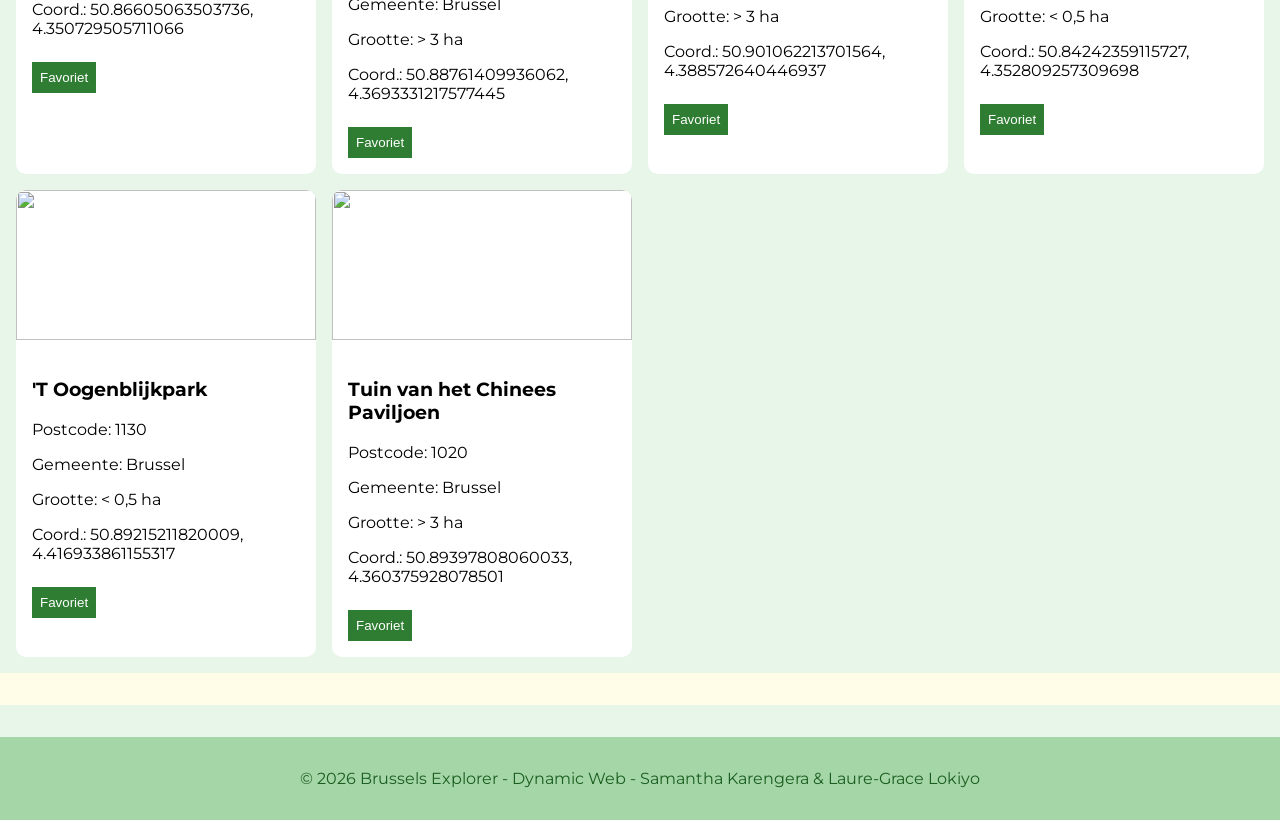
==== commit 17c904b2: "update" ====
--- a/index.html
+++ b/index.html
@@ -45,6 +45,21 @@
 
 <section id="favorietenContainer"></section>
 
+<footer>
+    <p>&copy; 2026 Brussels Explorer - Dynamic Web - Samantha Karengera & Laure-Grace Lokiyo</p>
+</footer>
+
+
 <script src="script.js"></script>
 </body>
-</html>+</html>
+
+<!-- dingen nog aan te passen :
+        ipv alle locaties, mss gewoon een knop 'favorieten'
+        foto opties verwijderen voor cleaner te houden
+        gebruikte bronnen ai chatlog
+        screenshot
+        installatiehandleiding ????
+        mss nog andere visuele weergave zoals kaart
+        observer api????
+        -->
--- a/style.css
+++ b/style.css
@@ -64,4 +64,12 @@
 .favItem {
     display: flex;
     justify-content: space-between;
+}
+
+footer {
+    text-align: center; /* Tekst in het midden */
+    padding: 1rem;
+    background: #a5d6a7; /* Zelfde pastelgroen als header */
+    color: #1b5e20;
+    margin-top: 2rem;
 }
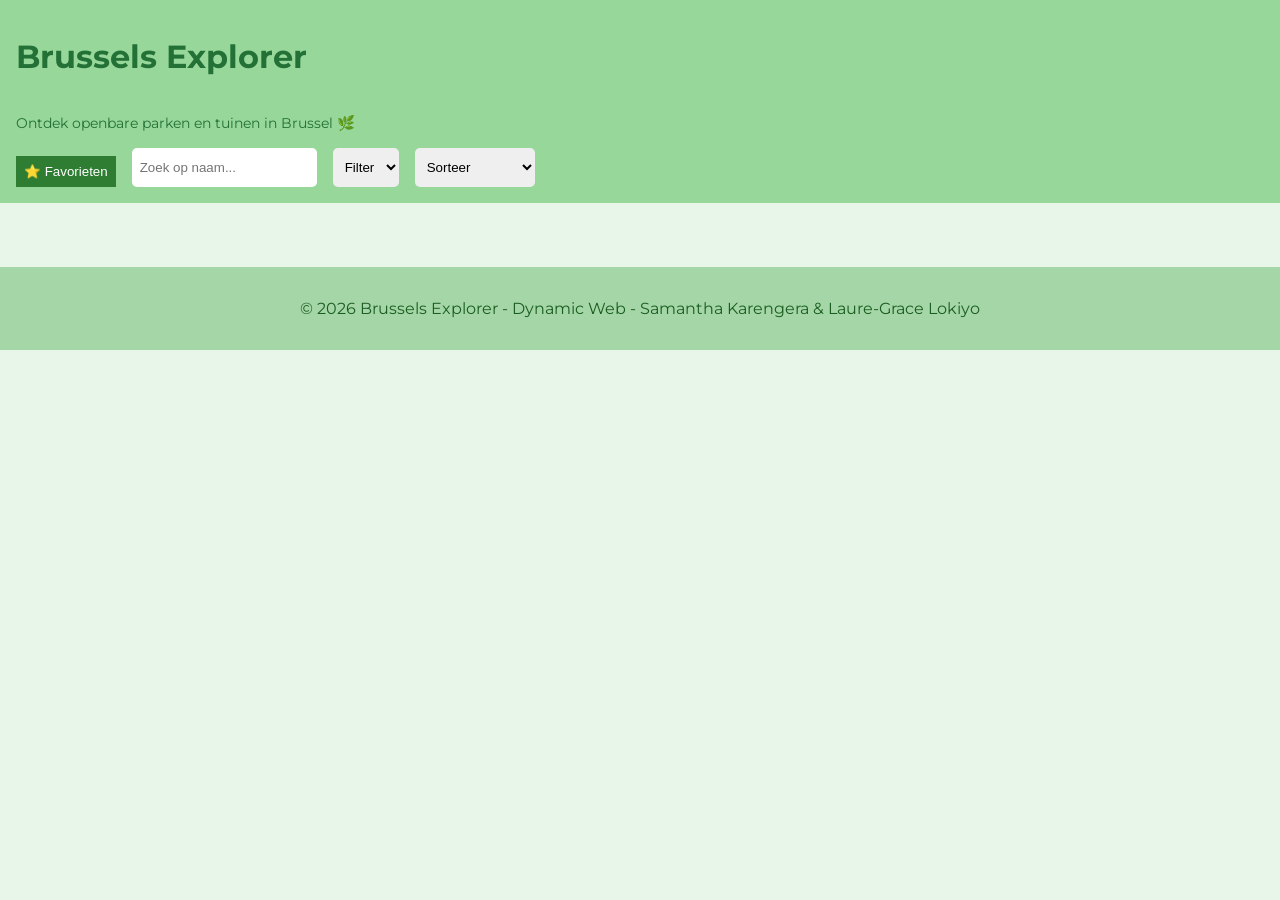
==== commit 3d1c94fa: "edit index" ====
--- a/index.html
+++ b/index.html
@@ -1,22 +1,30 @@
-<!DOCTYPE html>
-<html lang="nl">
+<!DOCTYPE html> <!-- HTML document -->
+<html lang="nl"> <!-- taal -->
 
 <head>
-    <meta charset="UTF-8">
-    <meta name="viewport" content="width=device-width, initial-scale=1.0">
+    <meta charset="UTF-8"> <!-- tekens -->
+    <meta name="viewport" content="width=device-width, initial-scale=1.0"> <!-- responsive -->
     <title>Brussels Explorer</title>
+
+    <!-- font -->
     <link href="https://fonts.googleapis.com/css2?family=Montserrat&display=swap" rel="stylesheet">
 
-    <link rel="stylesheet" href="style.css">
+    <link rel="stylesheet" href="style.css"> <!-- css -->
 </head>
 
 <body>
 
 <header>
-    <h1>Brussels Explorer</h1>
-    <p class="subtitle">Ontdek openbare parken en tuinen in Brussel!</p>
+    <h1>Brussels Explorer</h1> <!-- titel -->
 
-    <!-- zoek -->
+    <p class="subtitle">Ontdek openbare parken en tuinen in Brussel 🌿</p>
+
+    <!-- 🔥 knop naar favorieten pagina -->
+    <a href="favorieten.html">
+        <button>⭐ Favorieten</button>
+    </a>
+
+    <!-- zoeken -->
     <input type="text" id="zoekInput" placeholder="Zoek op naam...">
 
     <!-- filter -->
@@ -24,33 +32,24 @@
         <option value="alles">Filter</option>
     </select>
 
-    <!-- sorteer -->
+    <!-- sorteren -->
     <select id="sorteerOpties">
         <option value="none">Sorteer</option>
         <option value="alfabet">Alfabetisch</option>
         <option value="klein">Klein → Groot</option>
         <option value="groot">Groot → Klein</option>
     </select>
-
-    <!-- weergave -->
-    <select id="weergave">
-        <option value="alles">Alle locaties</option>
-        <option value="favorieten">⭐ Favorieten</option>
-    </select>
 </header>
 
 <main>
-    <section id="kaartenContainer"></section>
+    <section id="kaartenContainer"></section> <!-- lijst/grid -->
 </main>
-
-<section id="favorietenContainer"></section>
 
 <footer>
     <p>&copy; 2026 Brussels Explorer - Dynamic Web - Samantha Karengera & Laure-Grace Lokiyo</p>
 </footer>
 
-
-<script src="script.js"></script>
+<script src="script.js"></script> <!-- js -->
 </body>
 </html>
 
--- a/style.css
+++ b/style.css
@@ -67,9 +67,9 @@
 }
 
 footer {
-    text-align: center; /* Tekst in het midden */
+    text-align: center;
     padding: 1rem;
-    background: #a5d6a7; /* Zelfde pastelgroen als header */
+    background: #a5d6a7;
     color: #1b5e20;
     margin-top: 2rem;
 }
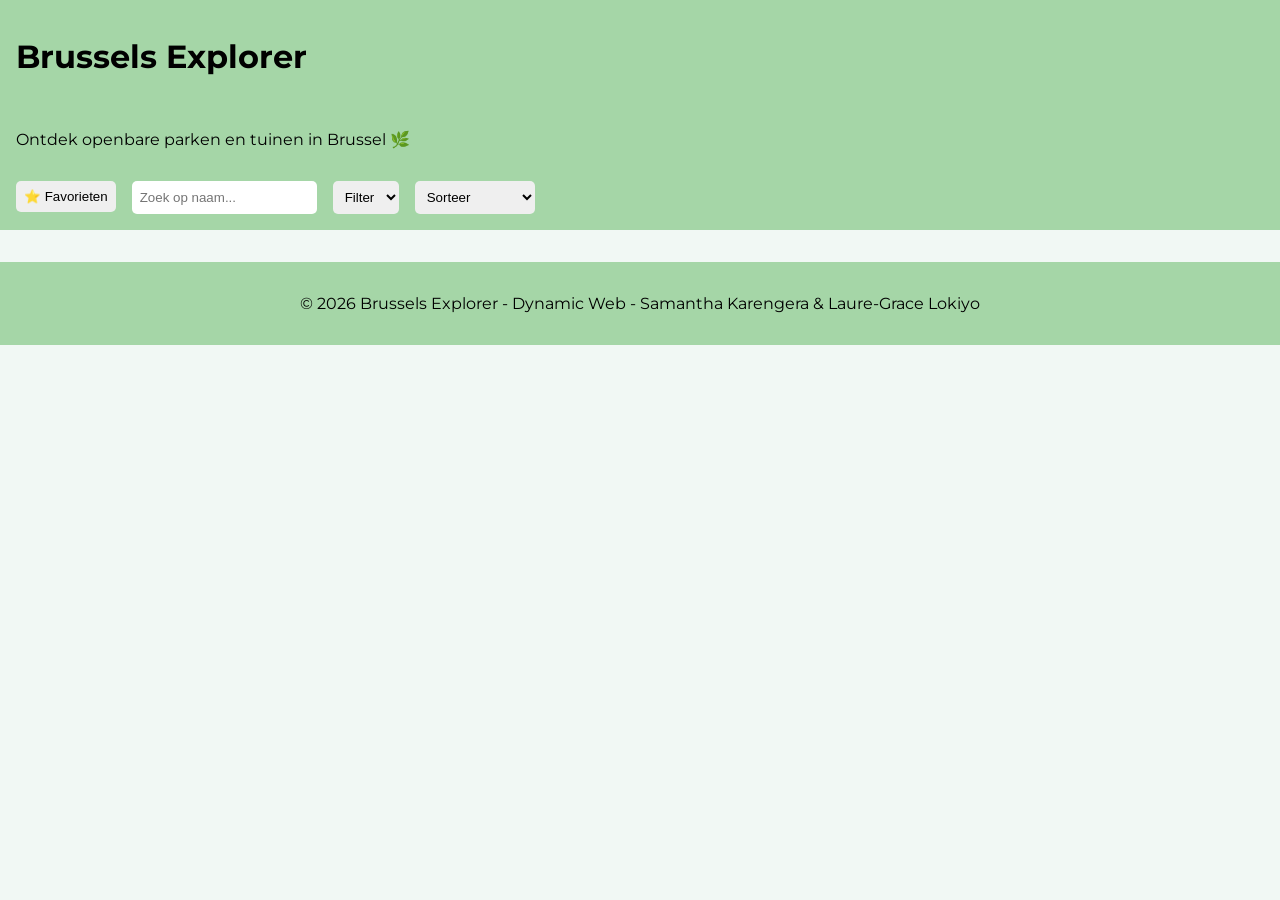
==== commit b0134adb: "create favorieten" ====
--- a/index.html
+++ b/index.html
@@ -1,25 +1,23 @@
-<!DOCTYPE html> <!-- HTML document -->
-<html lang="nl"> <!-- taal -->
+<!DOCTYPE html> 
+<html lang="nl"> 
 
 <head>
-    <meta charset="UTF-8"> <!-- tekens -->
-    <meta name="viewport" content="width=device-width, initial-scale=1.0"> <!-- responsive -->
+    <meta charset="UTF-8"> 
+    <meta name="viewport" content="width=device-width, initial-scale=1.0"> 
     <title>Brussels Explorer</title>
-
-    <!-- font -->
     <link href="https://fonts.googleapis.com/css2?family=Montserrat&display=swap" rel="stylesheet">
 
-    <link rel="stylesheet" href="style.css"> <!-- css -->
+    <link rel="stylesheet" href="style.css"> 
 </head>
 
 <body>
 
 <header>
-    <h1>Brussels Explorer</h1> <!-- titel -->
+    <h1>Brussels Explorer</h1> 
 
     <p class="subtitle">Ontdek openbare parken en tuinen in Brussel 🌿</p>
 
-    <!-- 🔥 knop naar favorieten pagina -->
+    <!-- knop naar favorieten pagina -->
     <a href="favorieten.html">
         <button>⭐ Favorieten</button>
     </a>
@@ -49,7 +47,7 @@
     <p>&copy; 2026 Brussels Explorer - Dynamic Web - Samantha Karengera & Laure-Grace Lokiyo</p>
 </footer>
 
-<script src="script.js"></script> <!-- js -->
+<script src="script.js"></script> 
 </body>
 </html>
 
--- a/style.css
+++ b/style.css
@@ -1,12 +1,11 @@
 body {
     font-family: 'Montserrat', sans-serif; /* font */
     margin: 0;
-    background: #e8f5e9; /* groen */
+    background: #f1f8f4; /* pastelgroen */
 }
 
 header {
-    background: #97d79a; /* kleur */
-    color: hsl(135, 53%, 29%);
+    background: #a5d6a7; /* licht groen */
     padding: 1rem;
     display: flex;
     flex-wrap: wrap;
@@ -15,61 +14,44 @@
 
 .subtitle {
     width: 100%;
-    margin: 0;
-    font-size: 0.9rem;
 }
 
-input, select {
+input, select, button {
     padding: 0.5rem;
     border-radius: 5px;
     border: none;
 }
 
+/* lijst layout */
 #kaartenContainer {
     display: grid;
-    grid-template-columns: repeat(auto-fit, minmax(250px, 1fr)); /* grid */
+    grid-template-columns: repeat(auto-fit, minmax(250px, 1fr)); /* responsive */
     gap: 1rem;
     padding: 1rem;
 }
 
+/* kaart (nu zonder foto) */
 .kaart {
     background: white;
+    padding: 1rem;
     border-radius: 10px;
-    overflow: hidden;
 }
 
-.kaart img {
-    width: 100%;
-    height: 150px;
-    object-fit: cover;
-}
-
-.inhoud {
-    padding: 1rem;
-}
-
-button {
-    margin-top: 0.5rem;
-    padding: 0.5rem;
-    background: #2e7d32;
-    color: white;
-    border: none;
-}
-
+/* favorieten lijst */
 #favorietenContainer {
-    background: #fffde7;
     padding: 1rem;
 }
 
 .favItem {
     display: flex;
     justify-content: space-between;
+    background: white;
+    margin-bottom: 5px;
+    padding: 0.5rem;
 }
 
 footer {
     text-align: center;
     padding: 1rem;
     background: #a5d6a7;
-    color: #1b5e20;
-    margin-top: 2rem;
 }
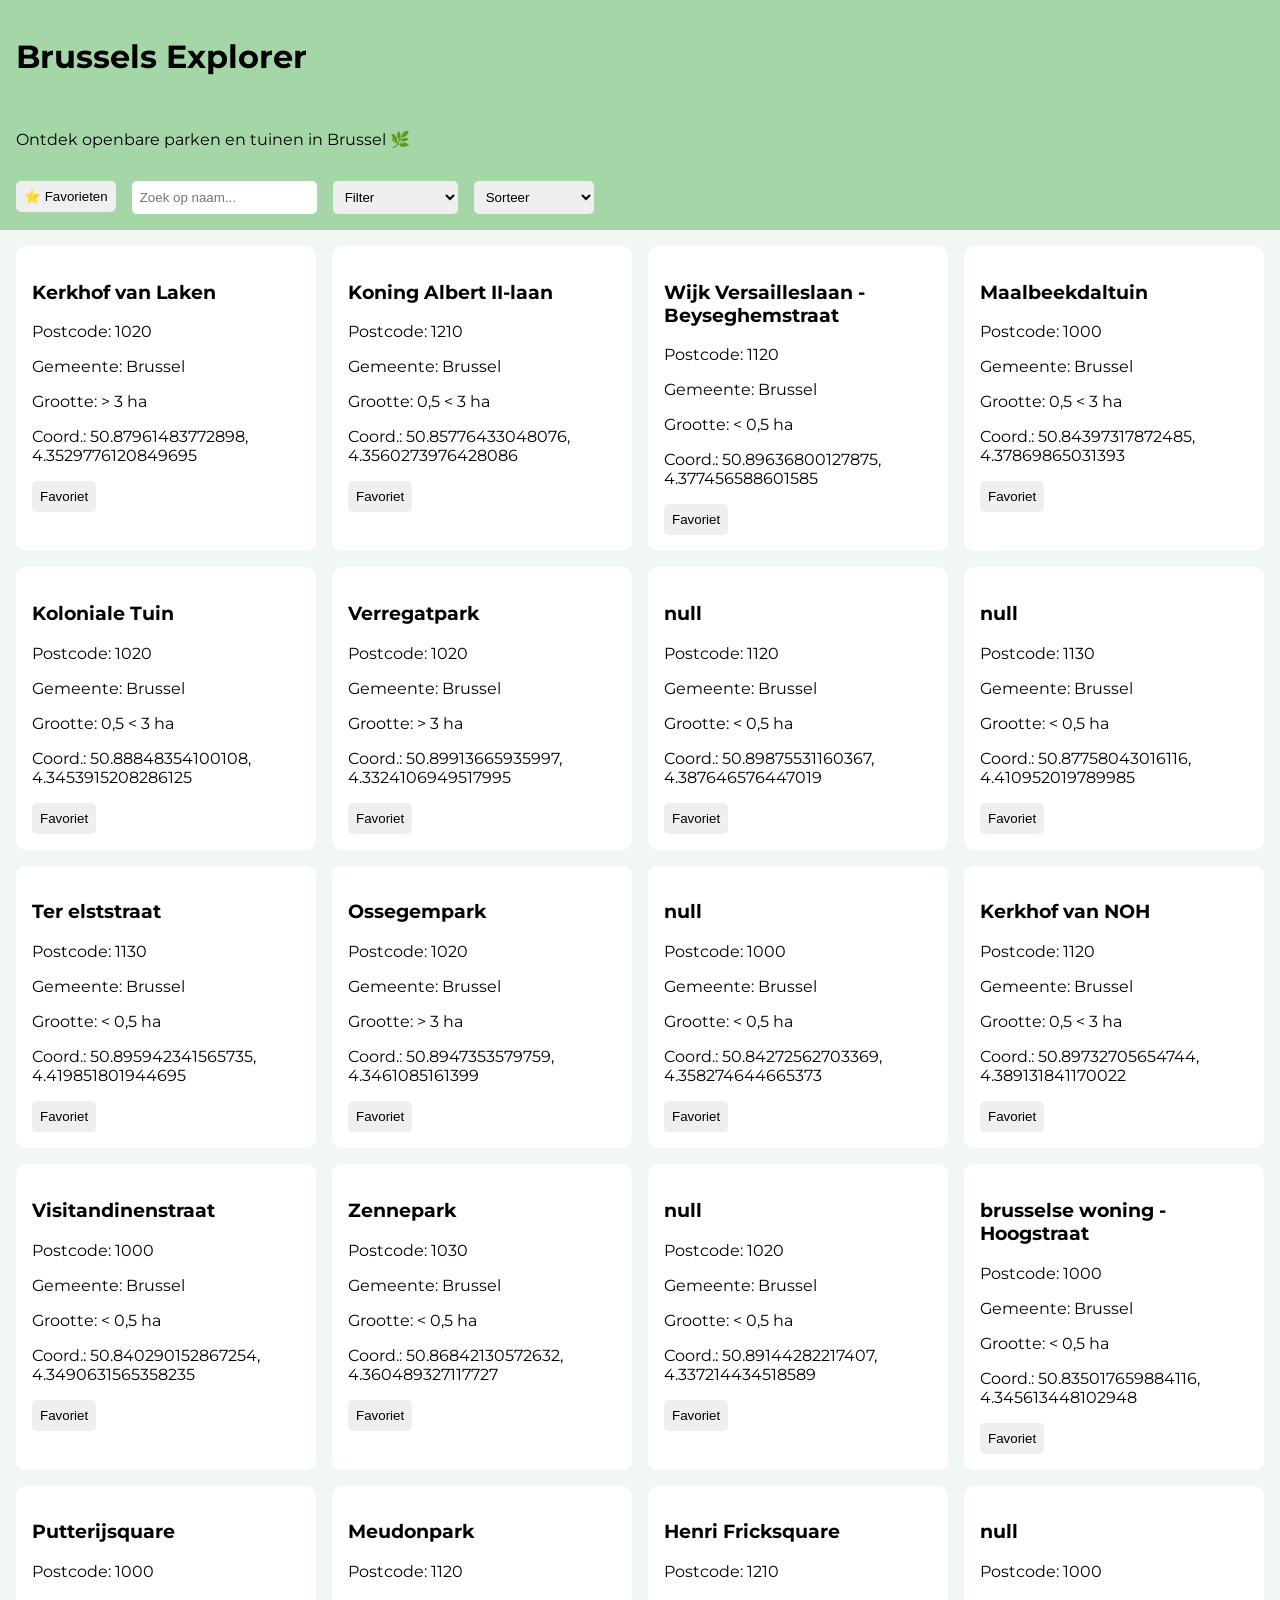
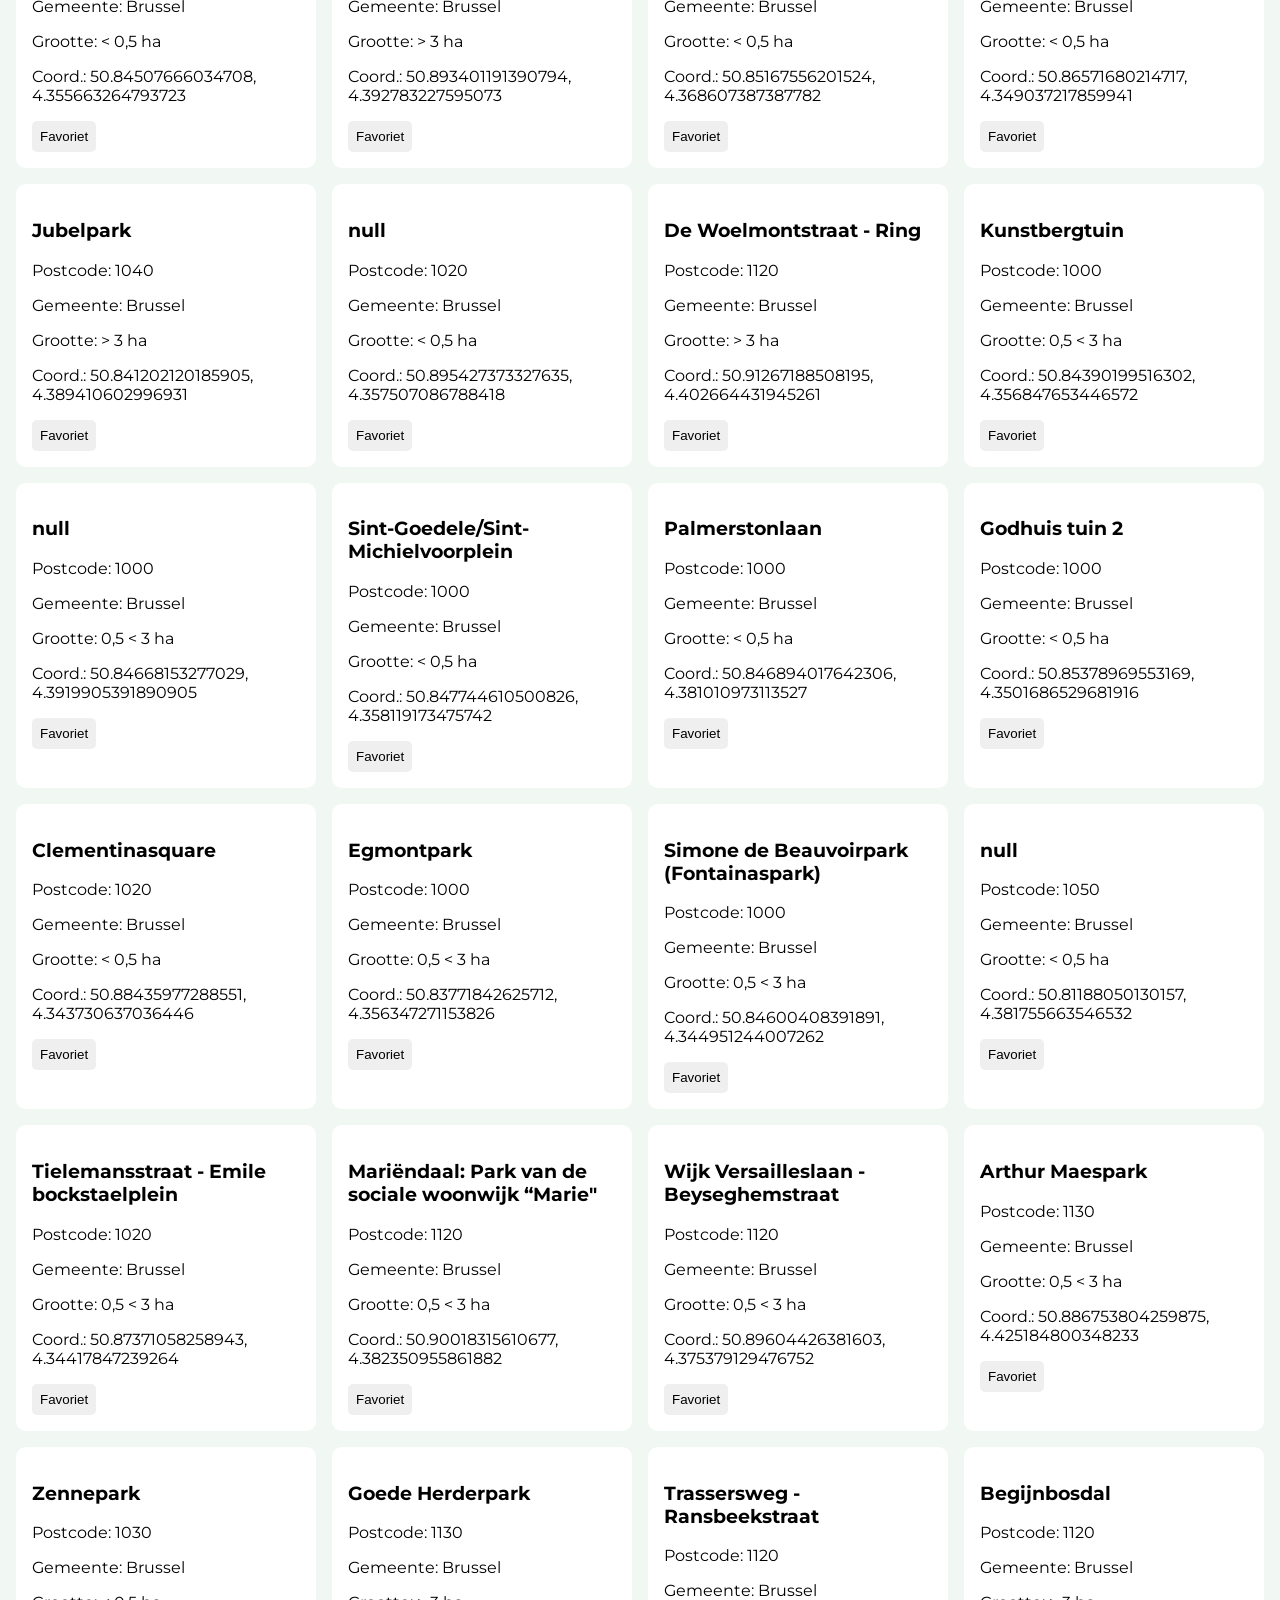
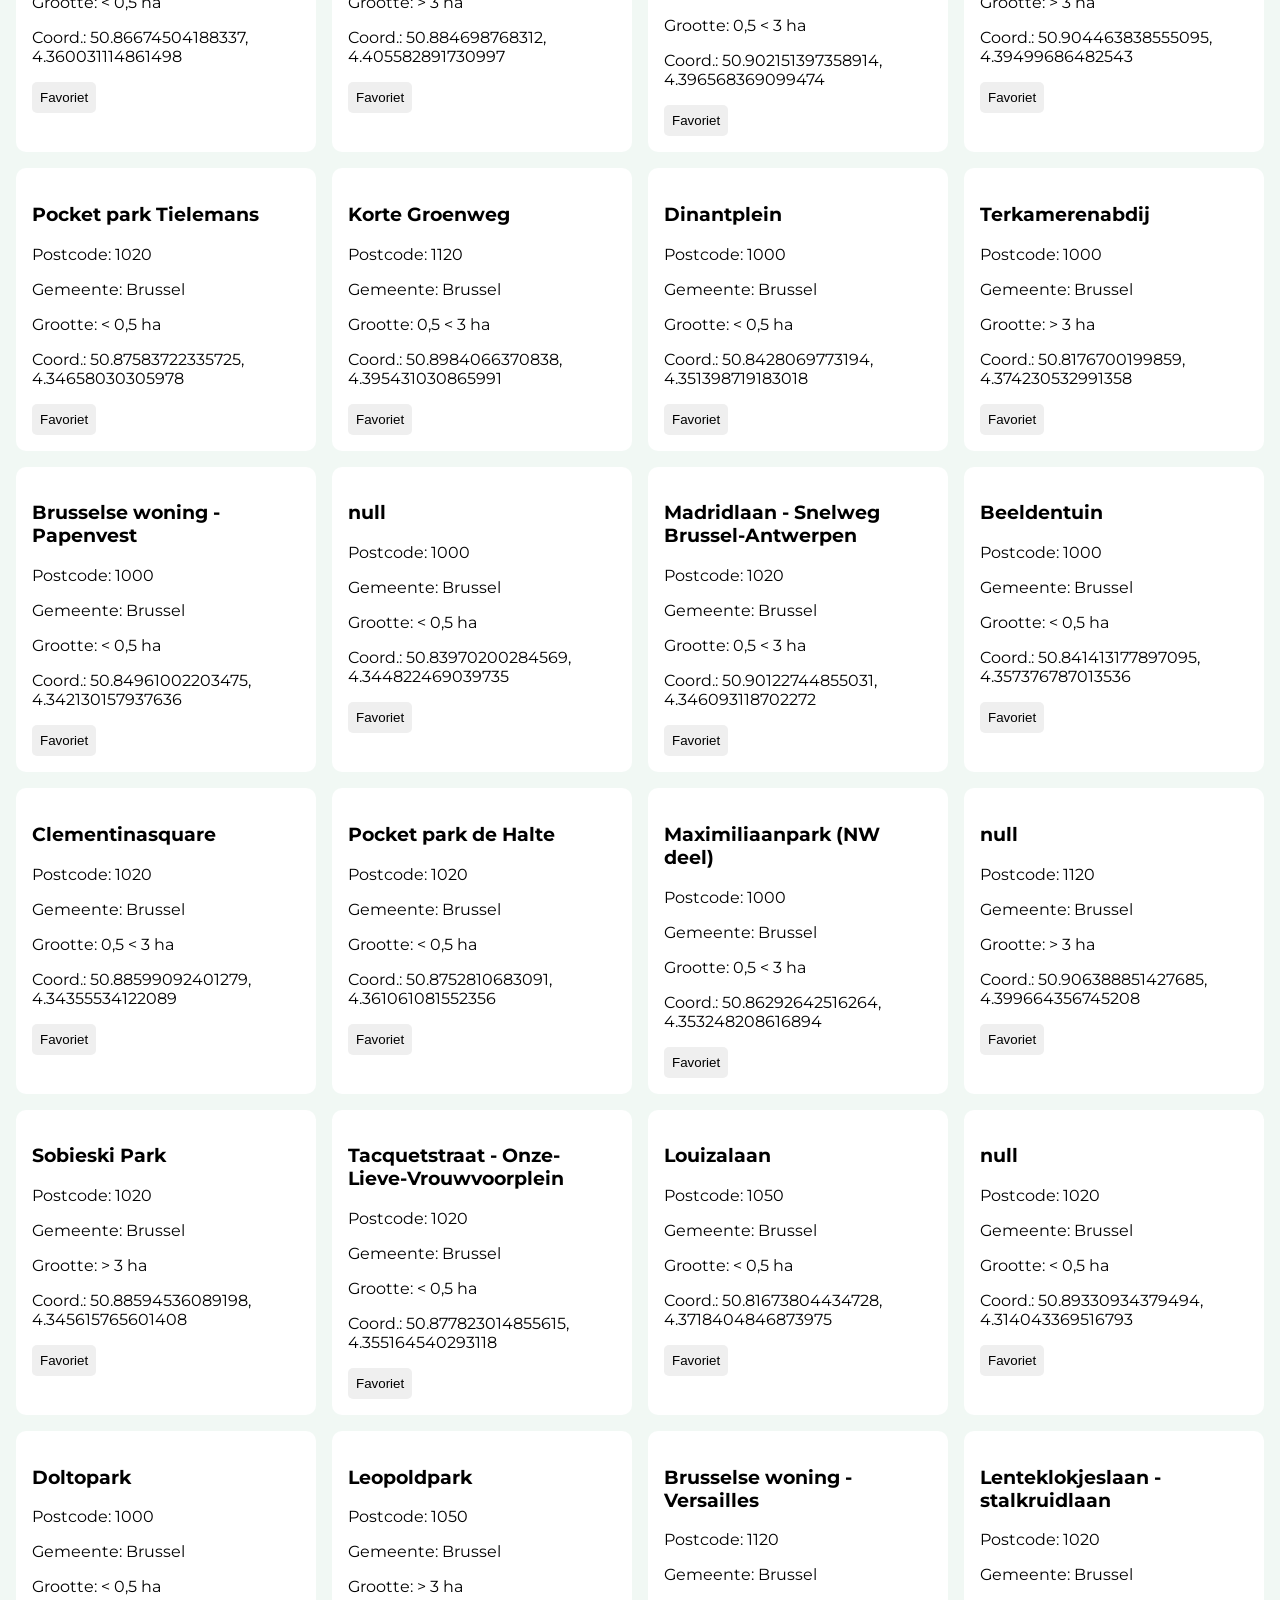
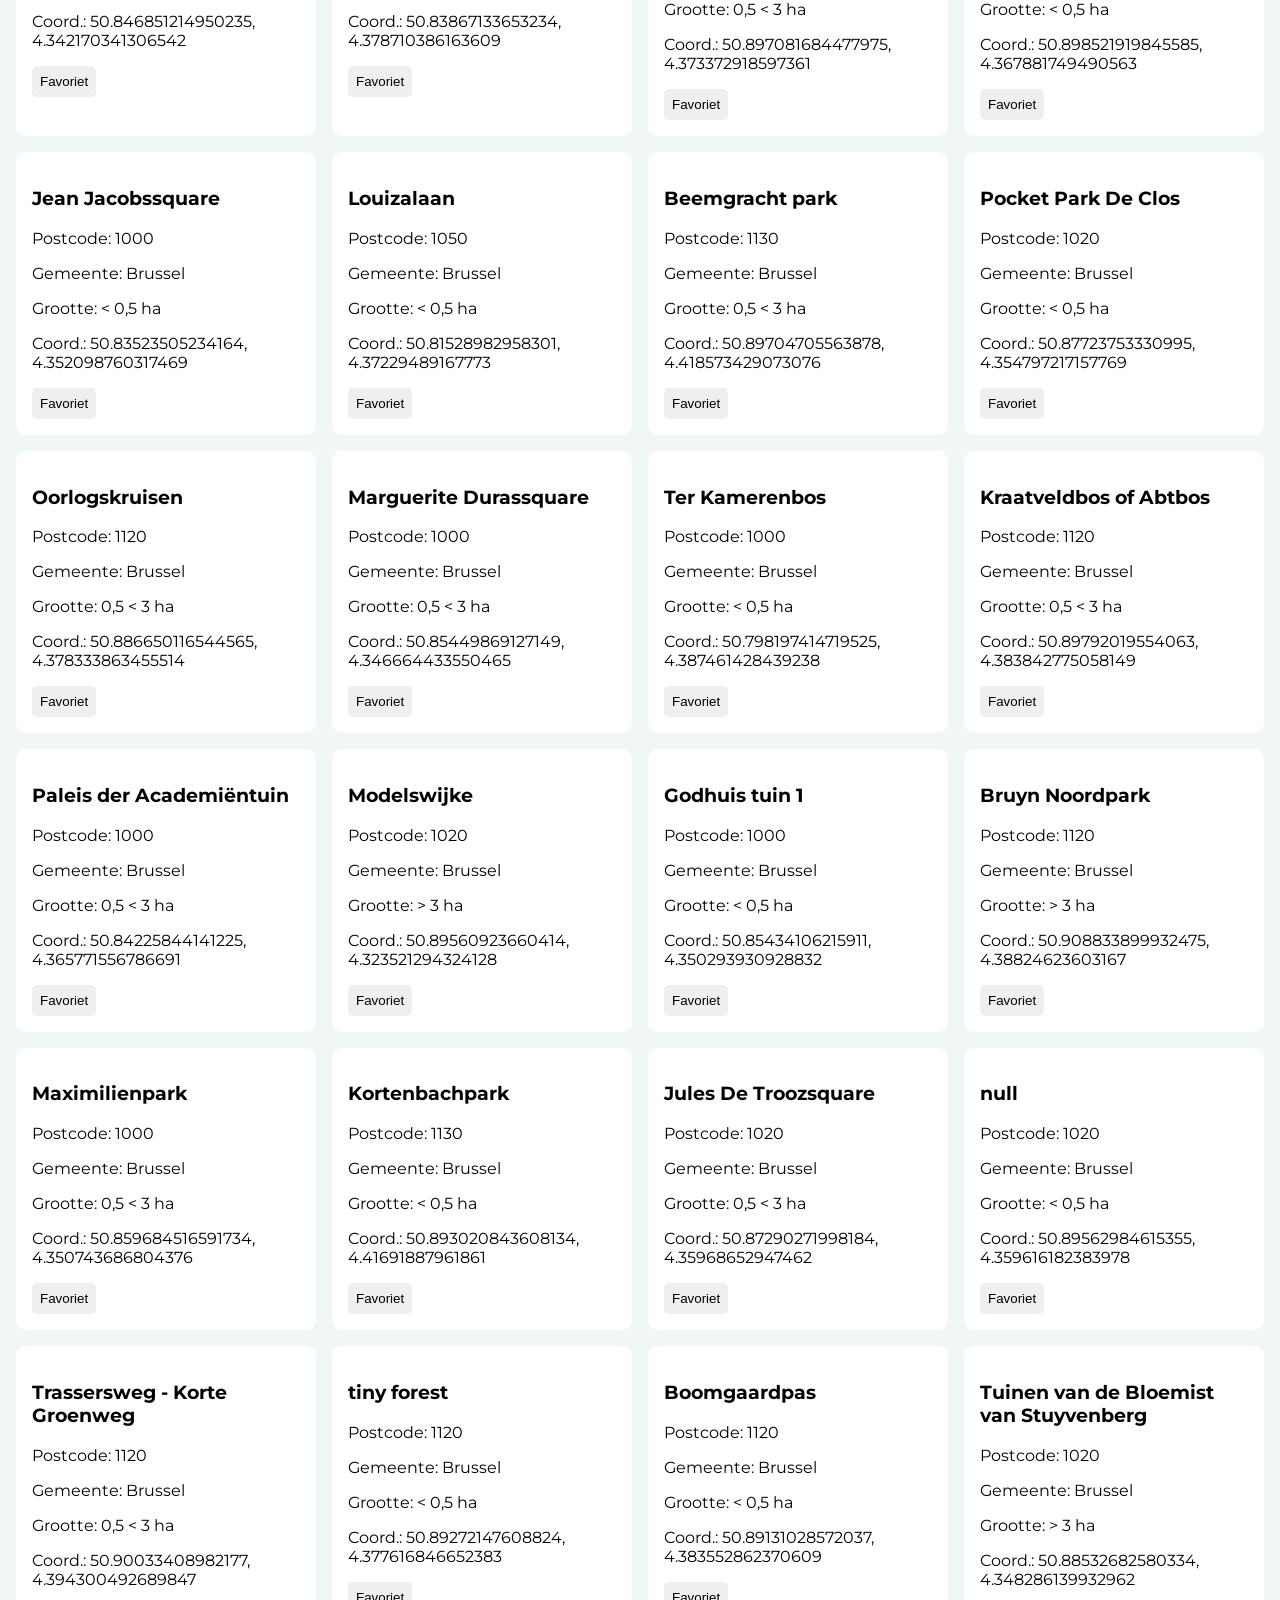
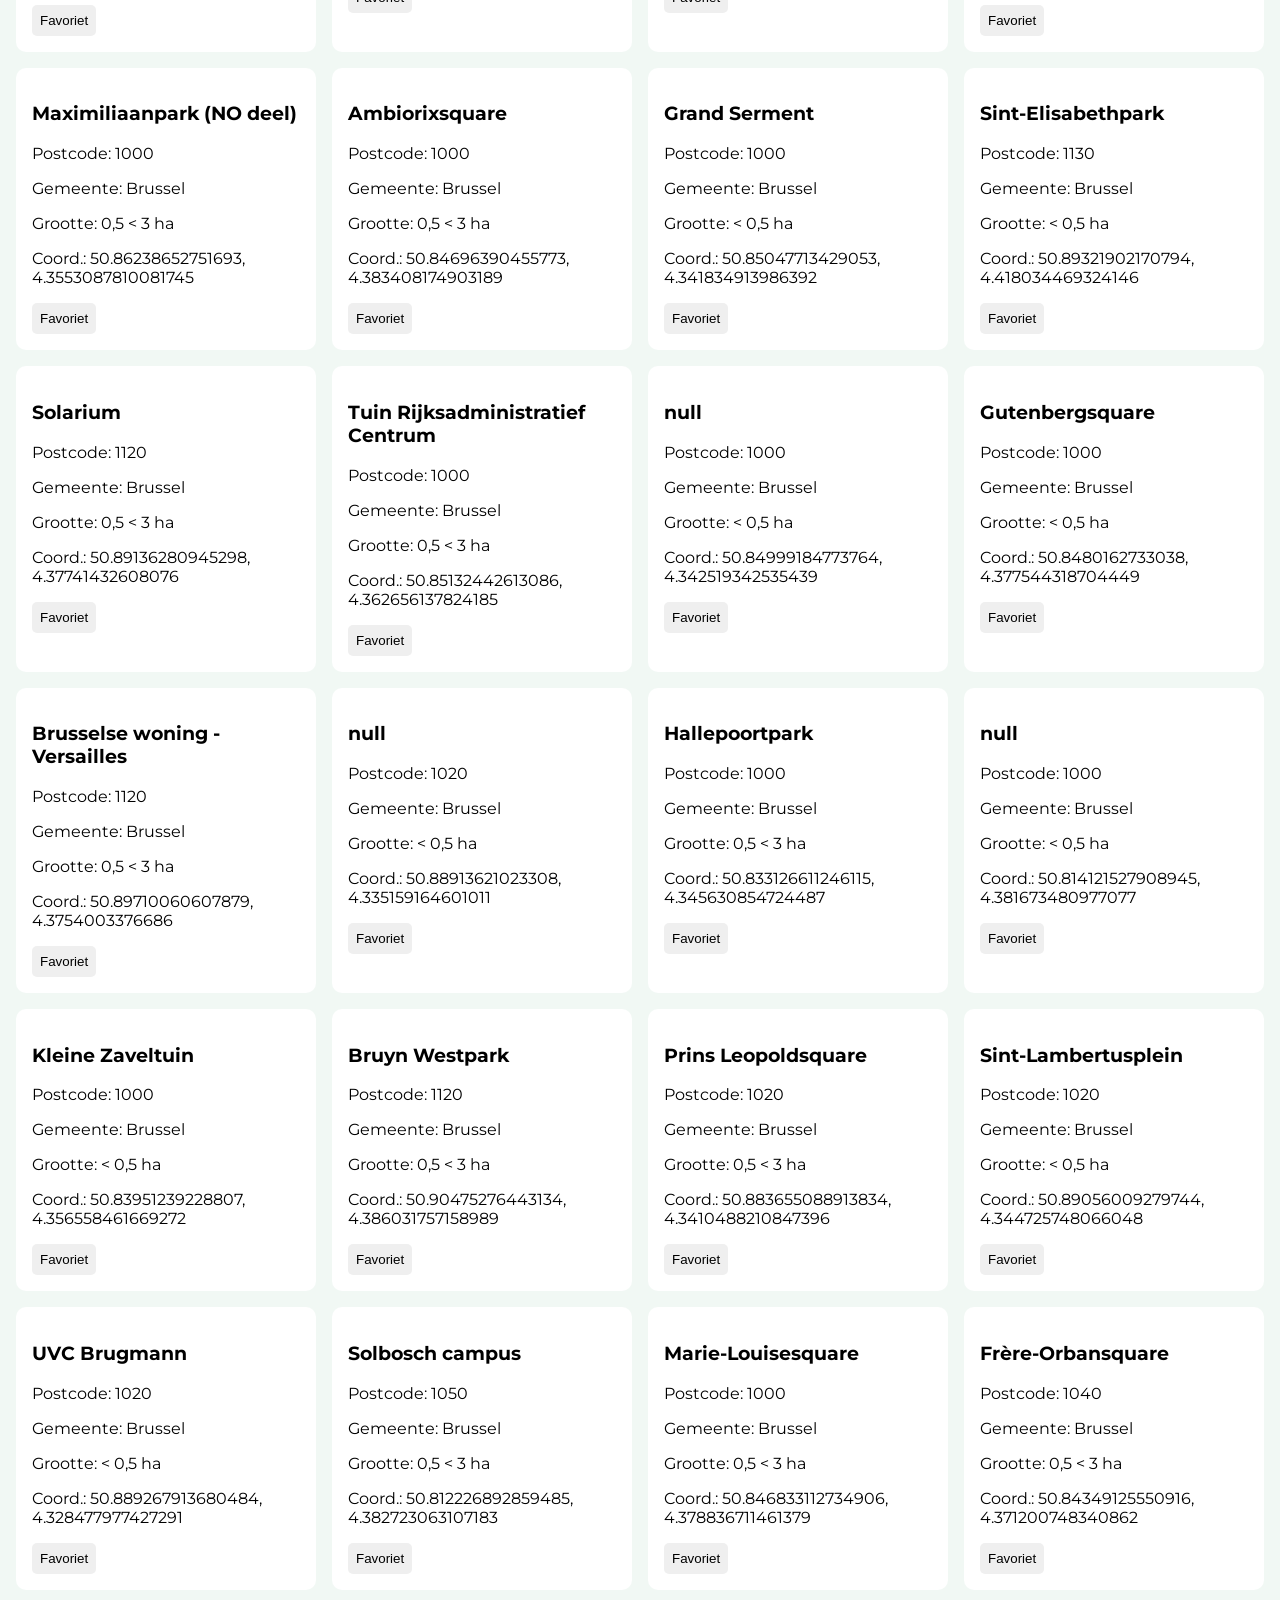
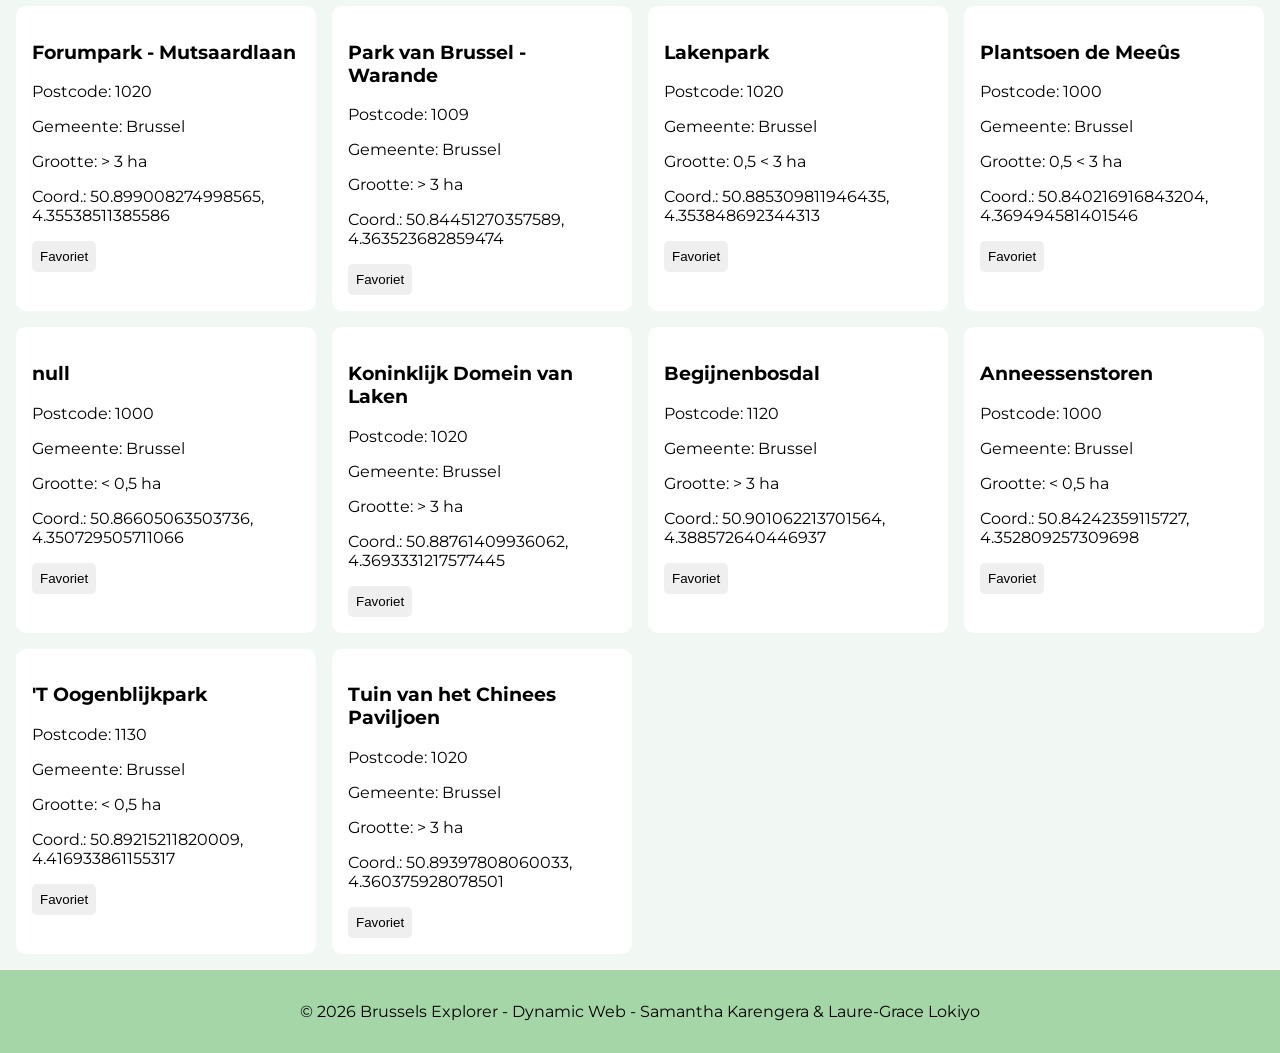
==== commit dd187334: "edit" ====
--- a/index.html
+++ b/index.html
@@ -40,7 +40,7 @@
 </header>
 
 <main>
-    <section id="kaartenContainer"></section> <!-- lijst/grid -->
+    <section id="kaartenContainer"></section> <!--grid -->
 </main>
 
 <footer>
@@ -52,11 +52,10 @@
 </html>
 
 <!-- dingen nog aan te passen :
-        ipv alle locaties, mss gewoon een knop 'favorieten'
-        foto opties verwijderen voor cleaner te houden
+        ipv alle locaties, mss gewoon een knop 'favorieten' DONE
+        foto opties verwijderen voor cleaner te houden DONE
         gebruikte bronnen ai chatlog
         screenshot
         installatiehandleiding ????
         mss nog andere visuele weergave zoals kaart
-        observer api????
         -->
--- a/style.css
+++ b/style.css
@@ -1,11 +1,11 @@
 body {
-    font-family: 'Montserrat', sans-serif; /* font */
+    font-family: 'Montserrat', sans-serif; 
     margin: 0;
-    background: #f1f8f4; /* pastelgroen */
+    background: #f1f8f4; 
 }
 
 header {
-    background: #a5d6a7; /* licht groen */
+    background: #a5d6a7;
     padding: 1rem;
     display: flex;
     flex-wrap: wrap;
@@ -30,7 +30,7 @@
     padding: 1rem;
 }
 
-/* kaart (nu zonder foto) */
+/* kaart*/
 .kaart {
     background: white;
     padding: 1rem;
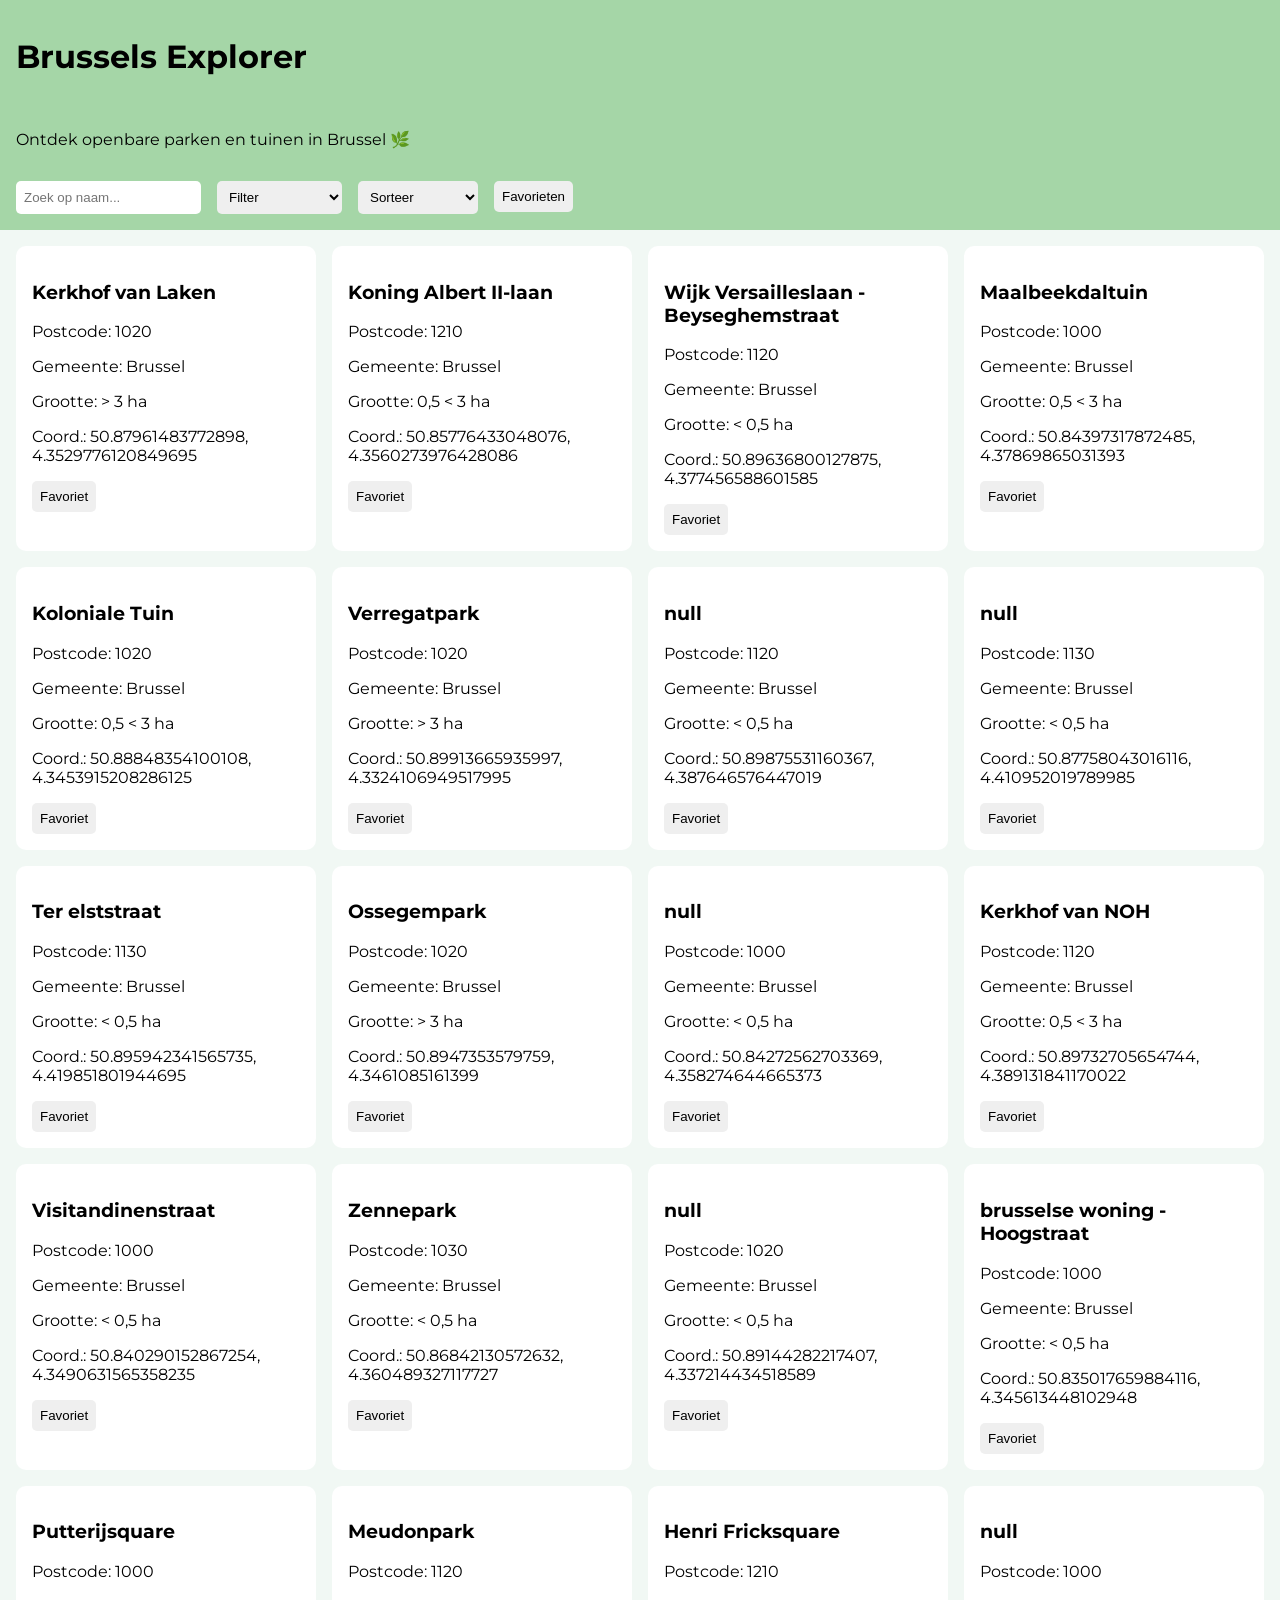
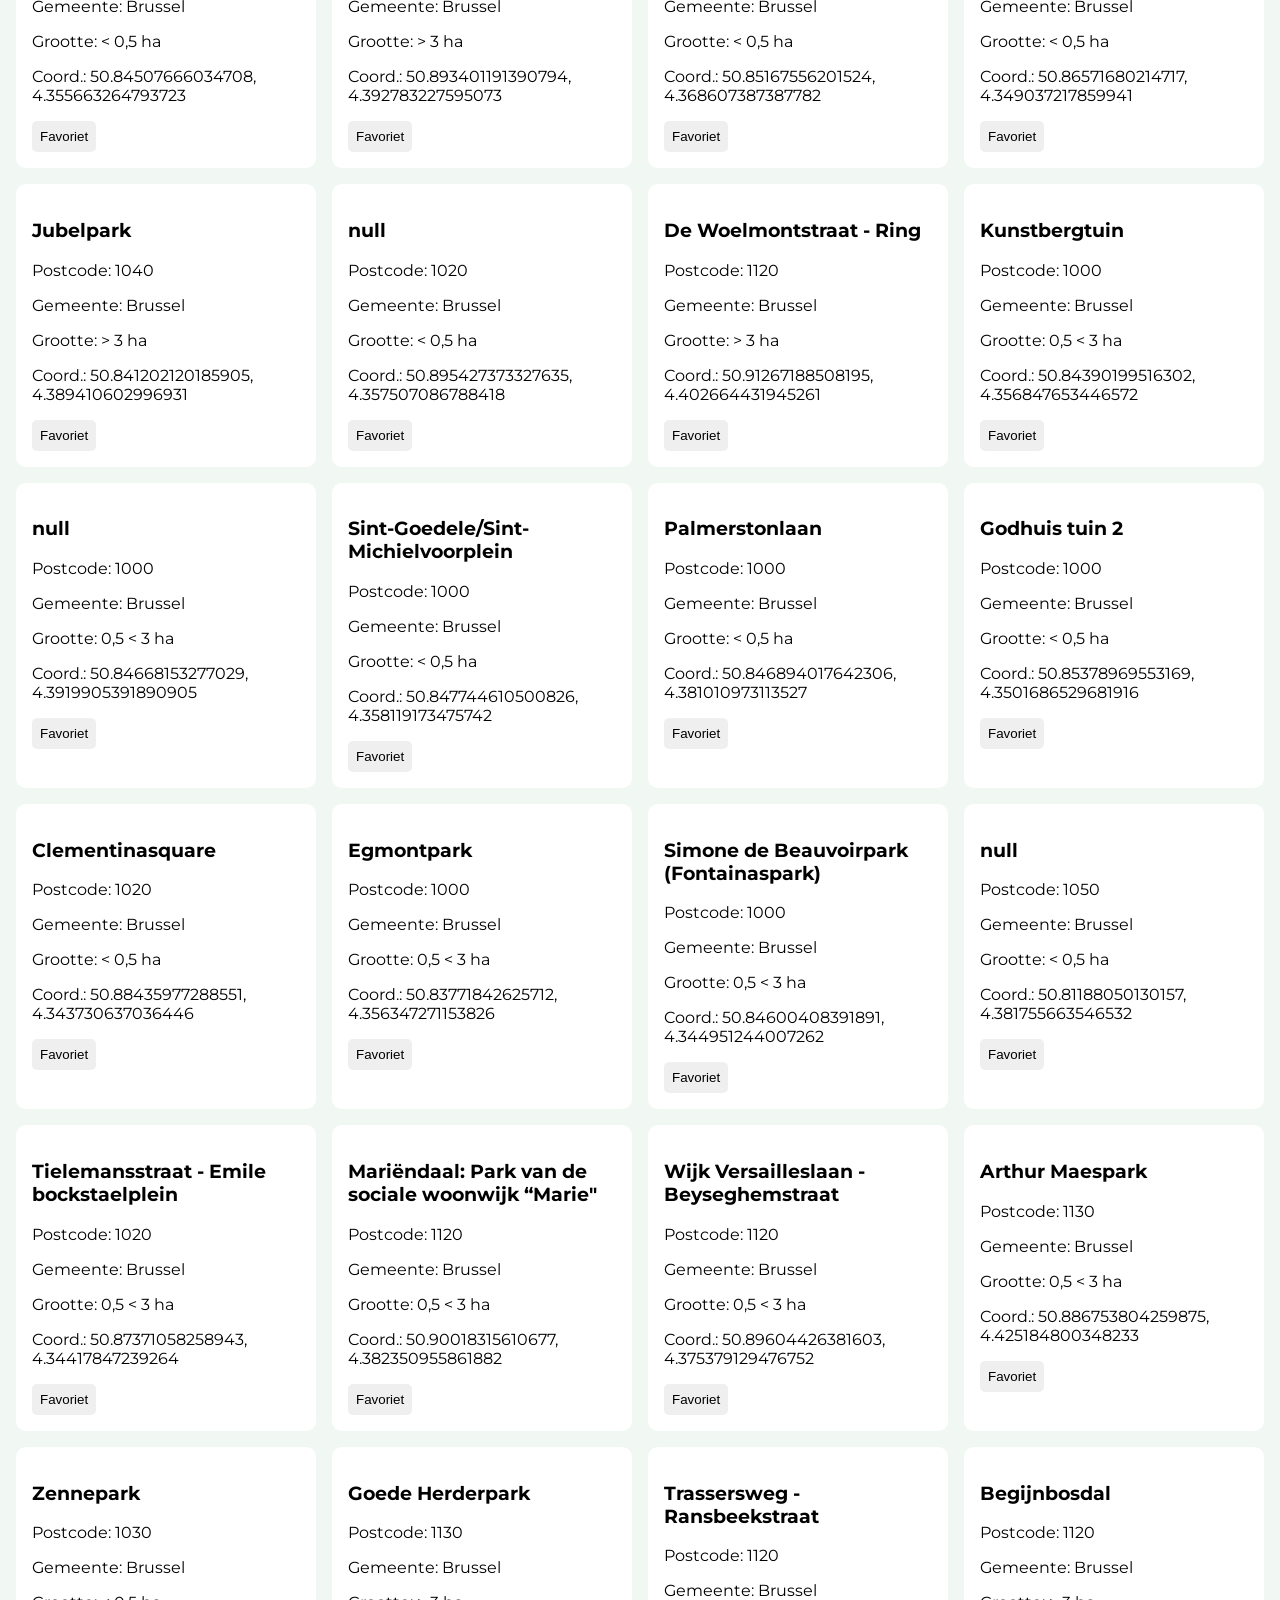
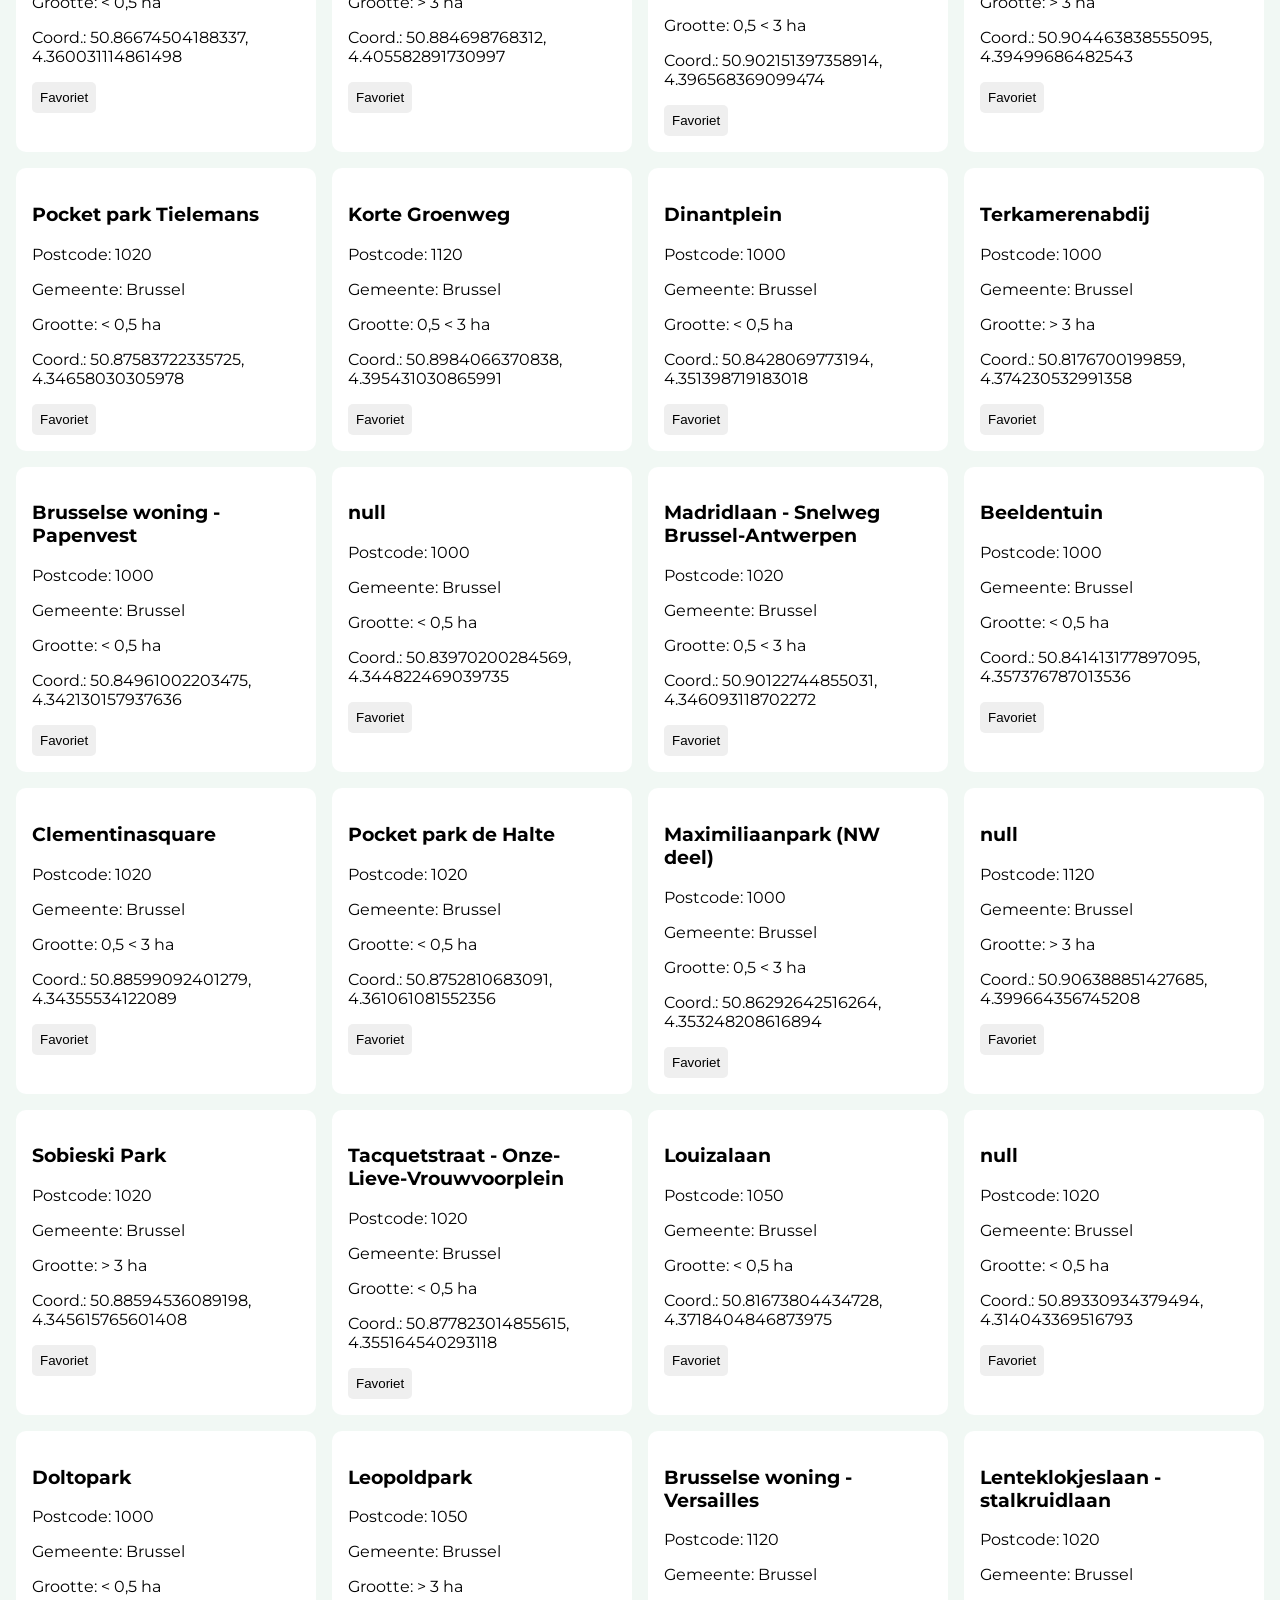
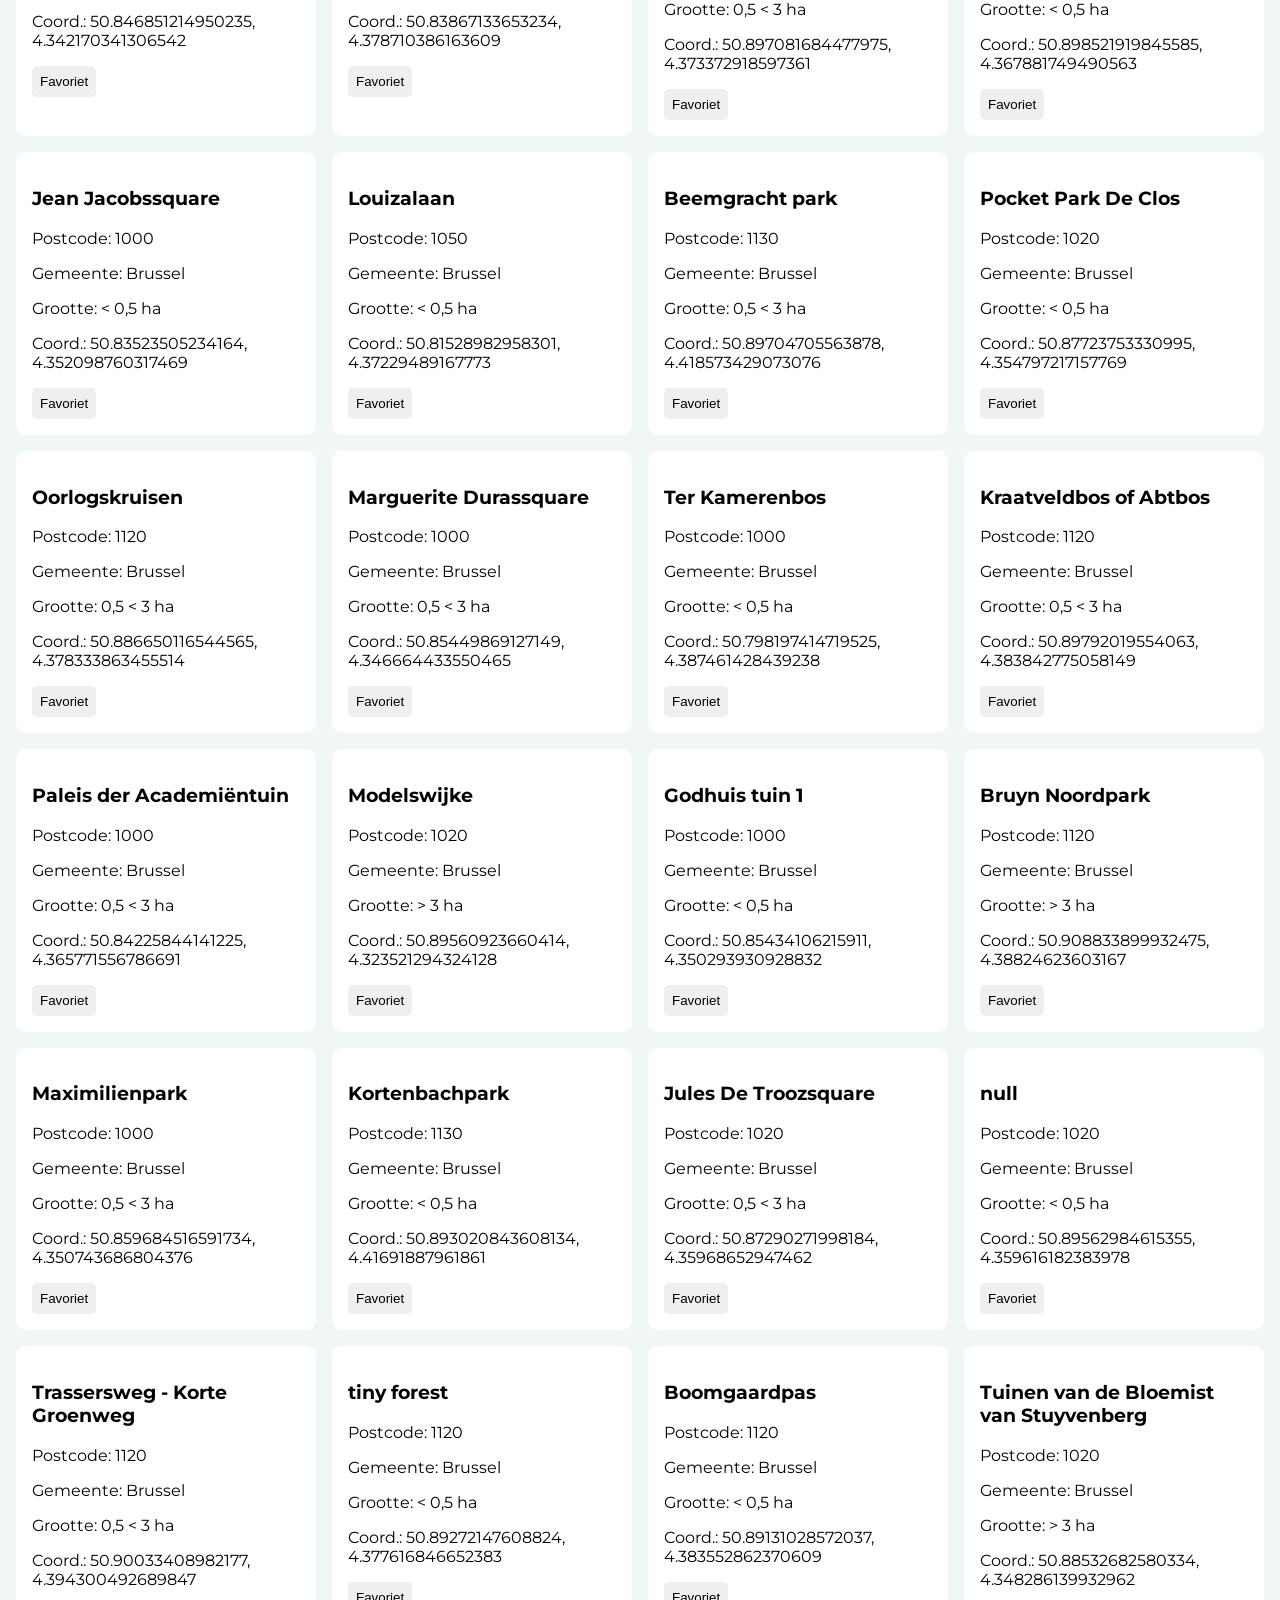
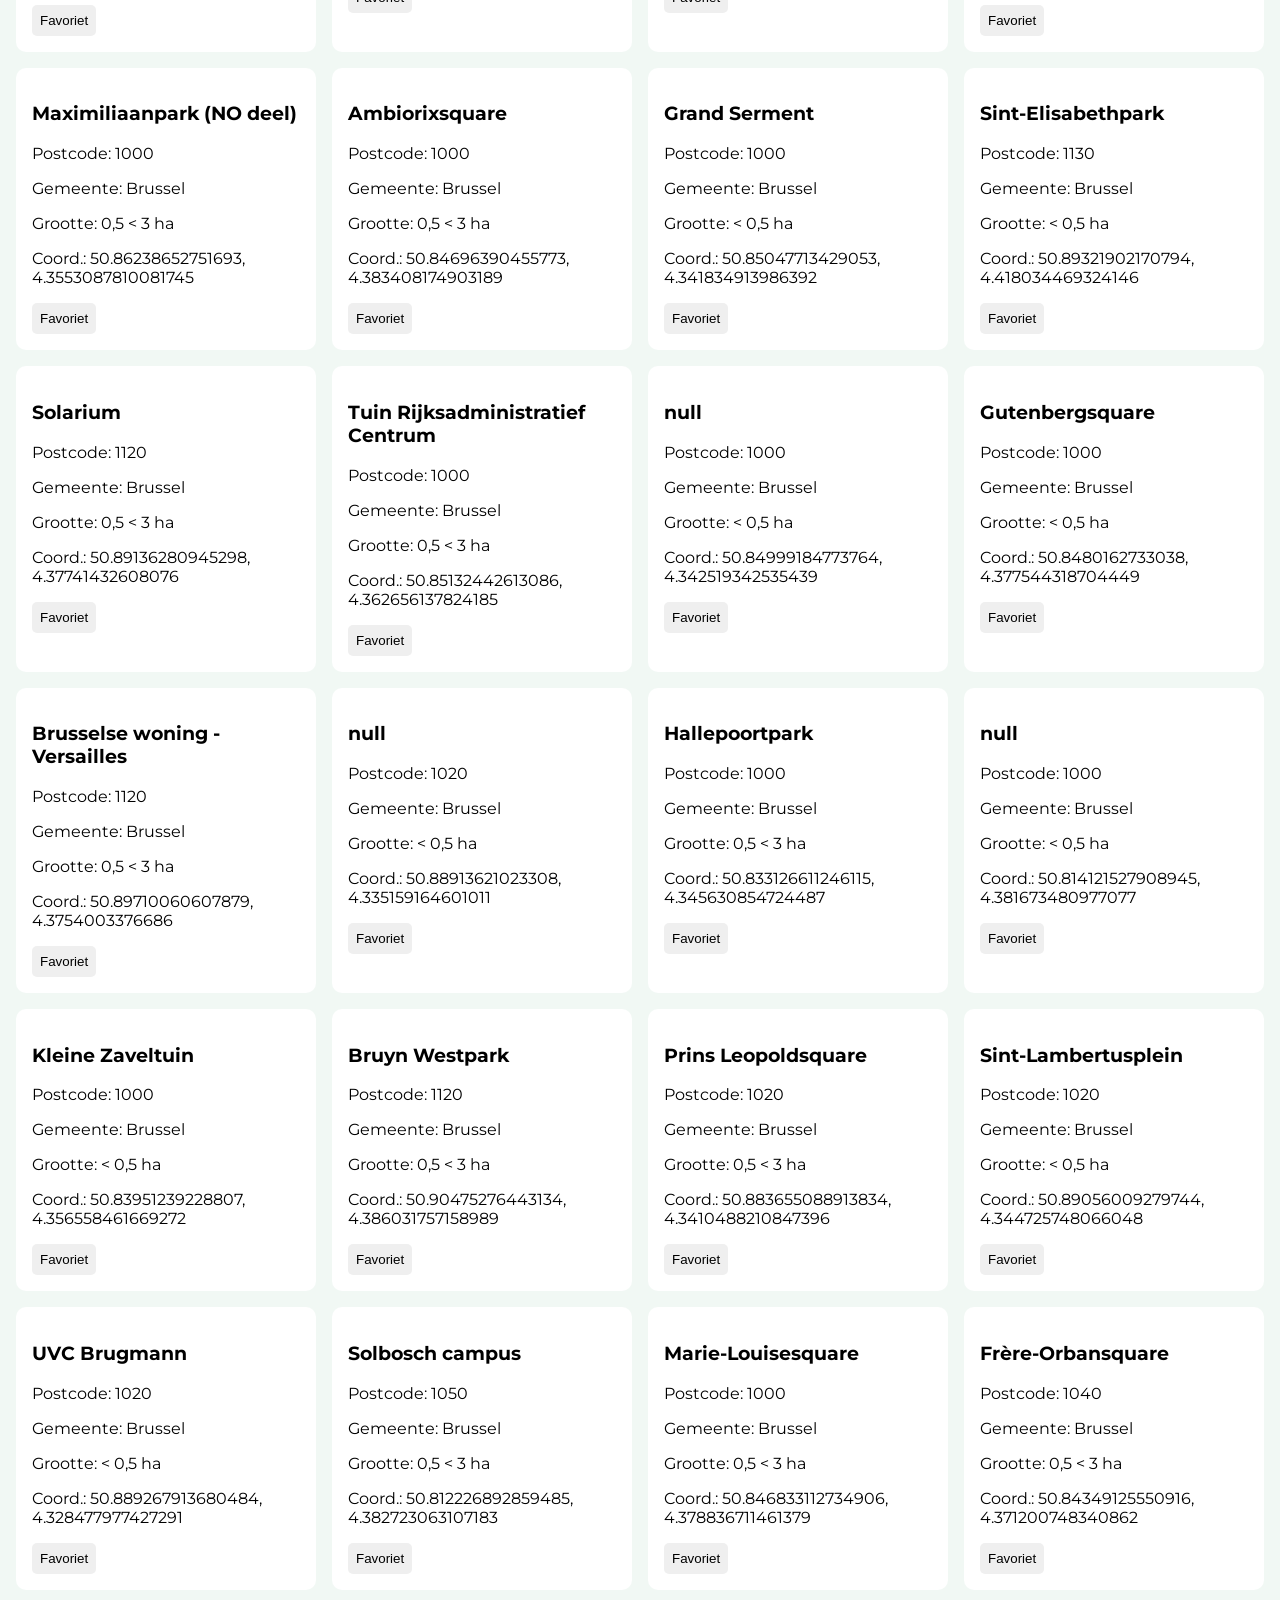
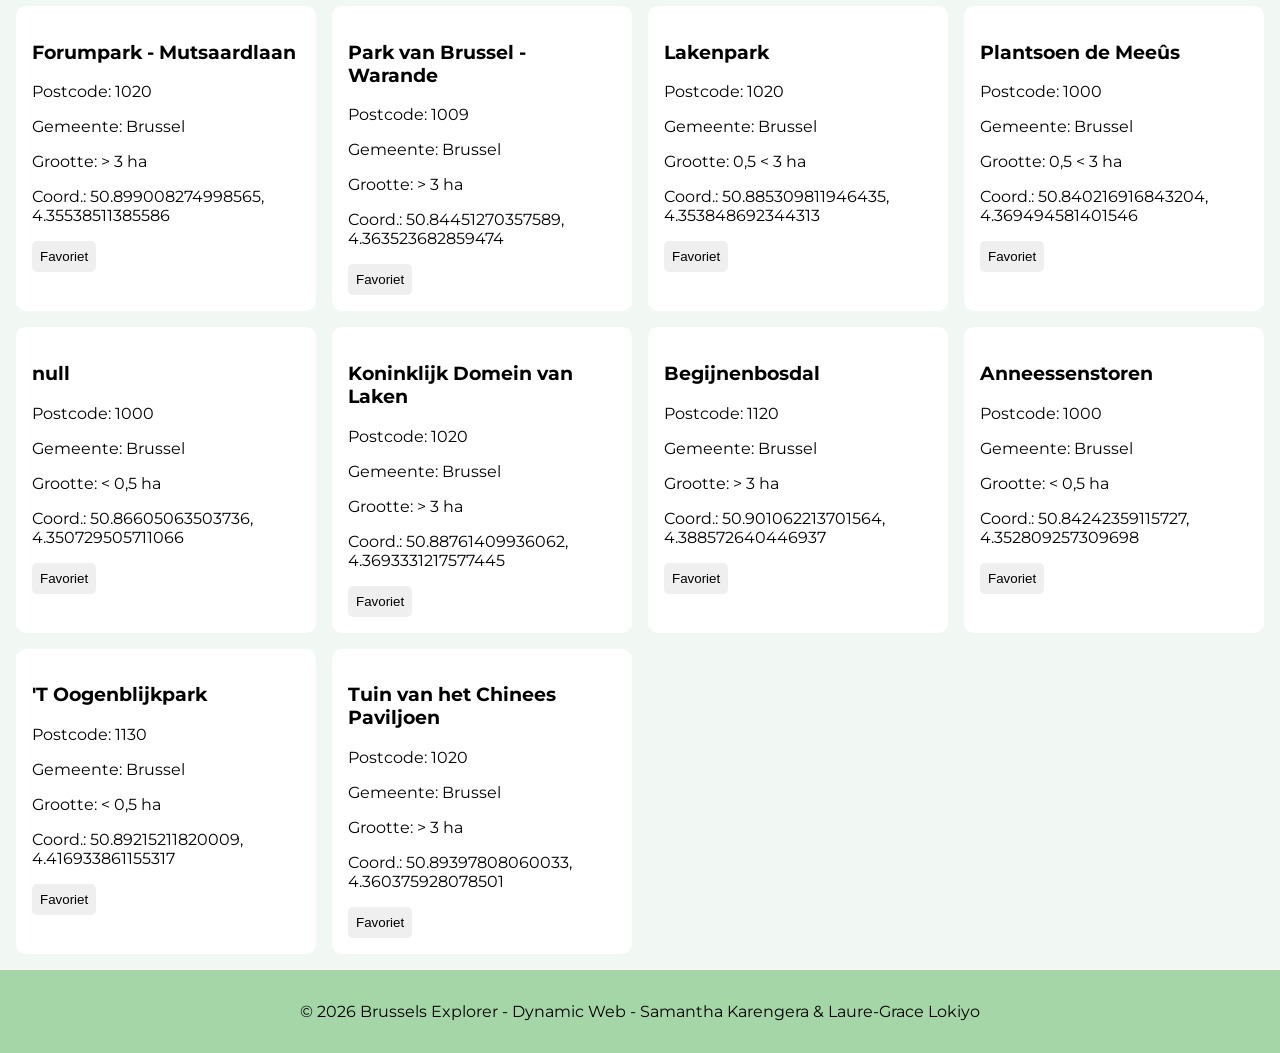
==== commit ef5f85b0: "edit layout favorieten" ====
--- a/index.html
+++ b/index.html
@@ -17,10 +17,6 @@
 
     <p class="subtitle">Ontdek openbare parken en tuinen in Brussel 🌿</p>
 
-    <!-- knop naar favorieten pagina -->
-    <a href="favorieten.html">
-        <button>⭐ Favorieten</button>
-    </a>
 
     <!-- zoeken -->
     <input type="text" id="zoekInput" placeholder="Zoek op naam...">
@@ -37,6 +33,12 @@
         <option value="klein">Klein → Groot</option>
         <option value="groot">Groot → Klein</option>
     </select>
+
+     <!-- knop naar favorieten pagina -->
+    <a href="favorieten.html">
+        <button>Favorieten</button>
+    </a>
+
 </header>
 
 <main>
@@ -55,7 +57,7 @@
         ipv alle locaties, mss gewoon een knop 'favorieten' DONE
         foto opties verwijderen voor cleaner te houden DONE
         gebruikte bronnen ai chatlog
-        screenshot
+        screenshot DONE
         installatiehandleiding ????
         mss nog andere visuele weergave zoals kaart
         -->
